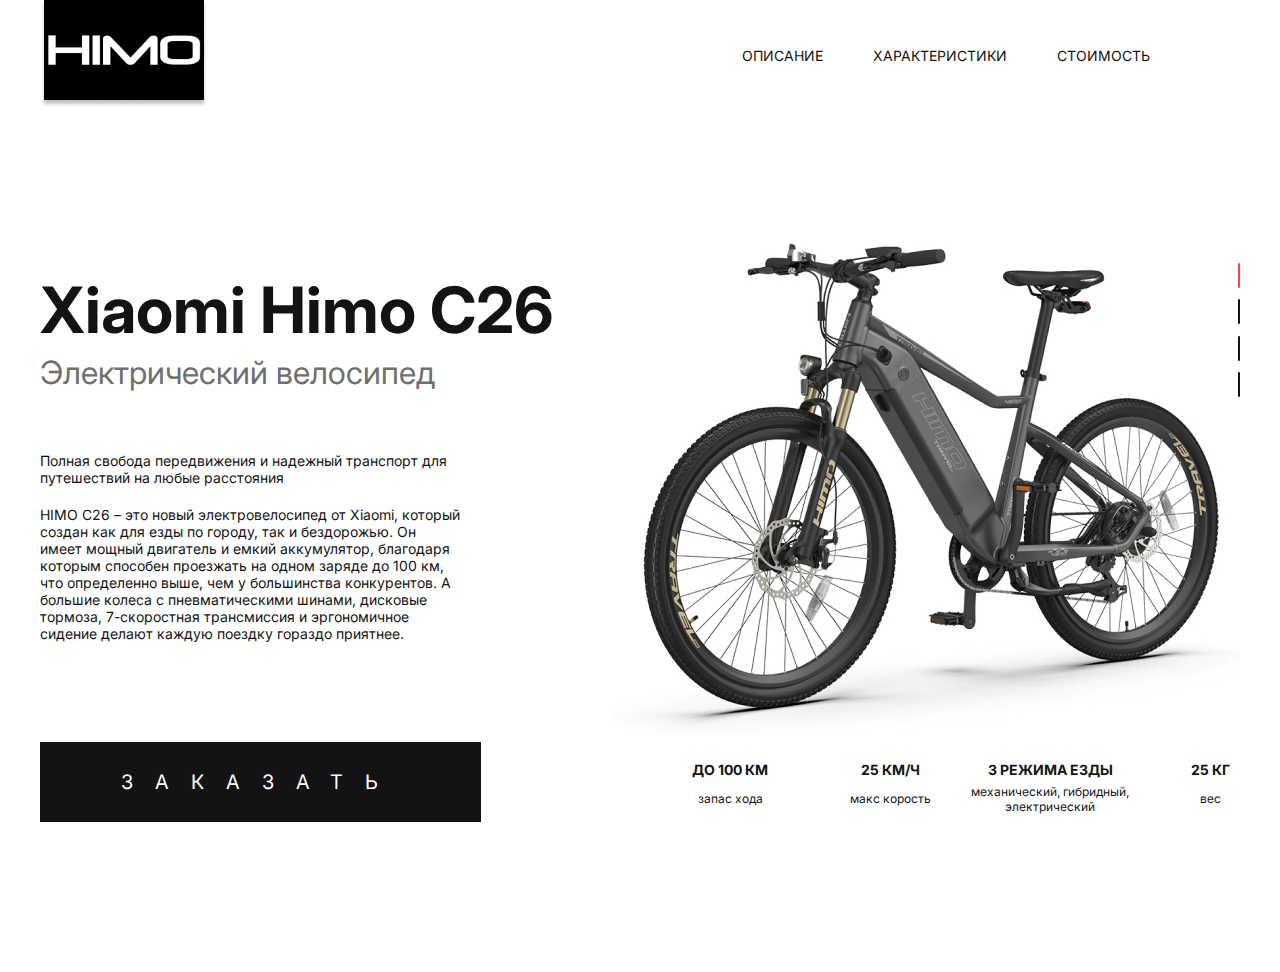
==== index.html @ 8d3aeeff "add bike" ====
<!DOCTYPE html>
<html lang="ru">
<head>
    <meta charset="UTF-8">
    <meta http-equiv="X-UA-Compatible" content="IE=edge">
    <meta name="viewport" content="width=device-width, initial-scale=1.0">
    <link rel="stylesheet" href="css/normalize.css"/>
    <link rel="preconnect" href="https://fonts.googleapis.com"/>
    <link rel="preconnect" href="https://fonts.gstatic.com" crossorigin/>
    <link href="https://fonts.googleapis.com/css2?family=Inter:wght@400;700&family=PT+Serif:wght@400;700&display=swap" rel="stylesheet"/>
    <link rel="stylesheet" type="text/css" href="css/slick.css"/>
    <link rel="stylesheet" type="text/css" href="css/jquery.formstyler.css"/>
    <link rel="stylesheet" type="text/css" href="css/style.css"/>
    
    <title>Xiaomi Himo C26</title>
</head>
<body>
    <header class="header">
        <div class="container">
            <div class="header__inner">
                <a class="logo" href="#">
                    <img src="images/logo.jpg" alt="logo" class="logo__img">
                </a>
                <nav class="menu">
                    <ul class="menu__list">
                        <li class="menu__item">
                            <a class="menu__link" href="">Описание</a>
                        </li>
                        <li class="menu__item">
                            <a class="menu__link" href="">Характеристики</a>
                        </li>
                        <li class="menu__item">
                            <a class="menu__link" href="">стоимость</a>
                        </li>
                    </ul>
                </nav>
        </div>
    </header>

    <section class="bike">
        <div class="container">
            <div class="bike__inner">
                <div class="bike__column">
                    <h1 class="bike__title">Xiaomi Himo C26</h1>
                    <h3 class="bike__subtitle">Электрический велосипед</h3>
                    <p class="bike__text">Полная свобода передвижения и надежный транспорт для путешествий на любые расстояния</p>
                    <p class="bike__text">HIMO C26 – это новый электровелосипед от Xiaomi, который создан как для езды по городу, 
                        так и бездорожью. Он имеет мощный двигатель и емкий аккумулятор, благодаря которым способен проезжать на 
                        одном заряде до 100 км, что определенно выше, чем у большинства конкурентов. А большие колеса с пневматическими 
                        шинами, дисковые тормоза, 7-скоростная трансмиссия и эргономичное сидение делают каждую поездку гораздо приятнее. </p>
                
                <a href="#" class="bike__link">ЗАКАЗАТЬ</a>
            </div>
                <div class="bike__column bike__column-slider">
                    <div class="bike__slider">
                        <img src="images/bike-1.jpg" alt="" class="bike__slider-item">
                        <img src="images/bike-2.jpg" alt="" class="bike__slider-item">
                        <img src="images/bike-3.jpg" alt="" class="bike__slider-item">
                        <img src="images/bike-4.jpg" alt="" class="bike__slider-item">
                    </div>
                <ul class="bike__list">
                    <li class="bike__list-item">
                        <span class="bike__list-num">до 100 км</span> 
                        <span class="bike__list-text">Запас хода</span>
                    </li>
                    <li class="bike__list-item">
                        <span class="bike__list-num">25 км/ч</span>
                        <span class="bike__list-text">Макс корость</span>
                    </li>
                    <li class="bike__list-item">
                        <span class="bike__list-num">3 режима езды</span>
                        <span class="bike__list-text">механический, гибридный, электрический</span>
                    </li>
                    <li class="bike__list-item">
                        <span class="bike__list-num">25 кг</span>
                        <span class="bike__list-text">вес</span>
                    </li>
                </ul>
            </div></div>
        </div>

   <script src="https://ajax.googleapis.com/ajax/libs/jquery/3.6.0/jquery.min.js"></script>
   <script src="js/slick.min.js"></script>
   <script src="js/main.js"></script>
</body>
</html>
---- css/style.css ----
*,
*::after,
*::before{
    box-sizing: border-box;
}
ul{
    margin: 0;
    list-style: none;
}
li{
    padding-left: 0;
}
a{
    text-decoration: none;
    color: inherit;
}
body{
    font-size: 14px;
    line-height: 17px;
    font-weight: 400;
    font-family: 'Inter', sans-serif;
    color: #131313;
}
.container{
    max-width: 1220px;
    margin: 0 auto;
    padding: 0 10px;
}
.header__inner{
    display: flex;
    justify-content: space-between;
    align-items: center;
}
.menu{
    margin-right: 70px;
}
.menu__list{
    display: flex;
}
.menu__item + .menu__item{
    padding-left: 10px;
}
.menu__link{
    text-transform: uppercase;
    padding: 43px 20px;
    transition: all .3s;
}
.menu__link:hover{
    background-color: #131313;
    color: #fff;
}
.bike{
    padding: 100px 0px 150px;
}
.bike__inner{
    display: flex;
    justify-content: space-between;
}
.bike__column{
    flex-basis: 570px;
}
.bike__column-slider{
    flex-basis: 630px;
    margin-left: 30px;
    max-width: 630px;
}
.bike__title{
    font-size: 64px;
    line-height: 77px;
    font-weight: 700;
    margin: 60px 0 5px;
}
.bike__subtitle{
    font-size: 32px;
    font-weight: 400;
    line-height: 39px;
    margin: 0 0 60px;
    color: #6f6f6f;
}
.bike__text{
    margin-bottom: 20px;
    max-width: 420px;
}
.bike__link{
    margin-top: 80px;
    display: inline-block;
    background-color: #131313;
    color: #fff;
    padding: 28px 81px;
    font-size: 20px;
    line-height: 24px;
    font-weight: 400;
    text-transform: uppercase;
    letter-spacing: 1.1em;
}
.bike__link:hover{
    background-color: #ff4040;;
}
.bike__list{
    display: flex;
    justify-content: space-between;
    margin-top: 25px;
}
.bike__list-item{
    display: flex;
    flex-direction: column;
    text-align: center;
    min-width: 160px;
    min-height: 58px;
}
.bike__list-num{
    font-weight: 700;
    text-transform: uppercase; 
}
.bike__list-text{
    font-weight: 400;
    font-size: 12px;
    line-height: 15px;
    text-transform: lowercase;
    margin: auto 0;
}
.bike__slider .slick-dots{
    
}
.slick-dots{
    position: absolute;
    right: 0;
    top: 50px;
}
.slick-dots li + li{
    padding-top: 10px;
}
.slick-dots button{
    font-size: 0;
    padding: 0;
    border: 0;
    background: #131313;
    width: 2px;
    height: 25px;
    border-radius: 7px;
    cursor: pointer;
}
.slick-active button,
.slick-dots button:hover{
    background-color: #ff4040;
    transition: 0.3s;
}
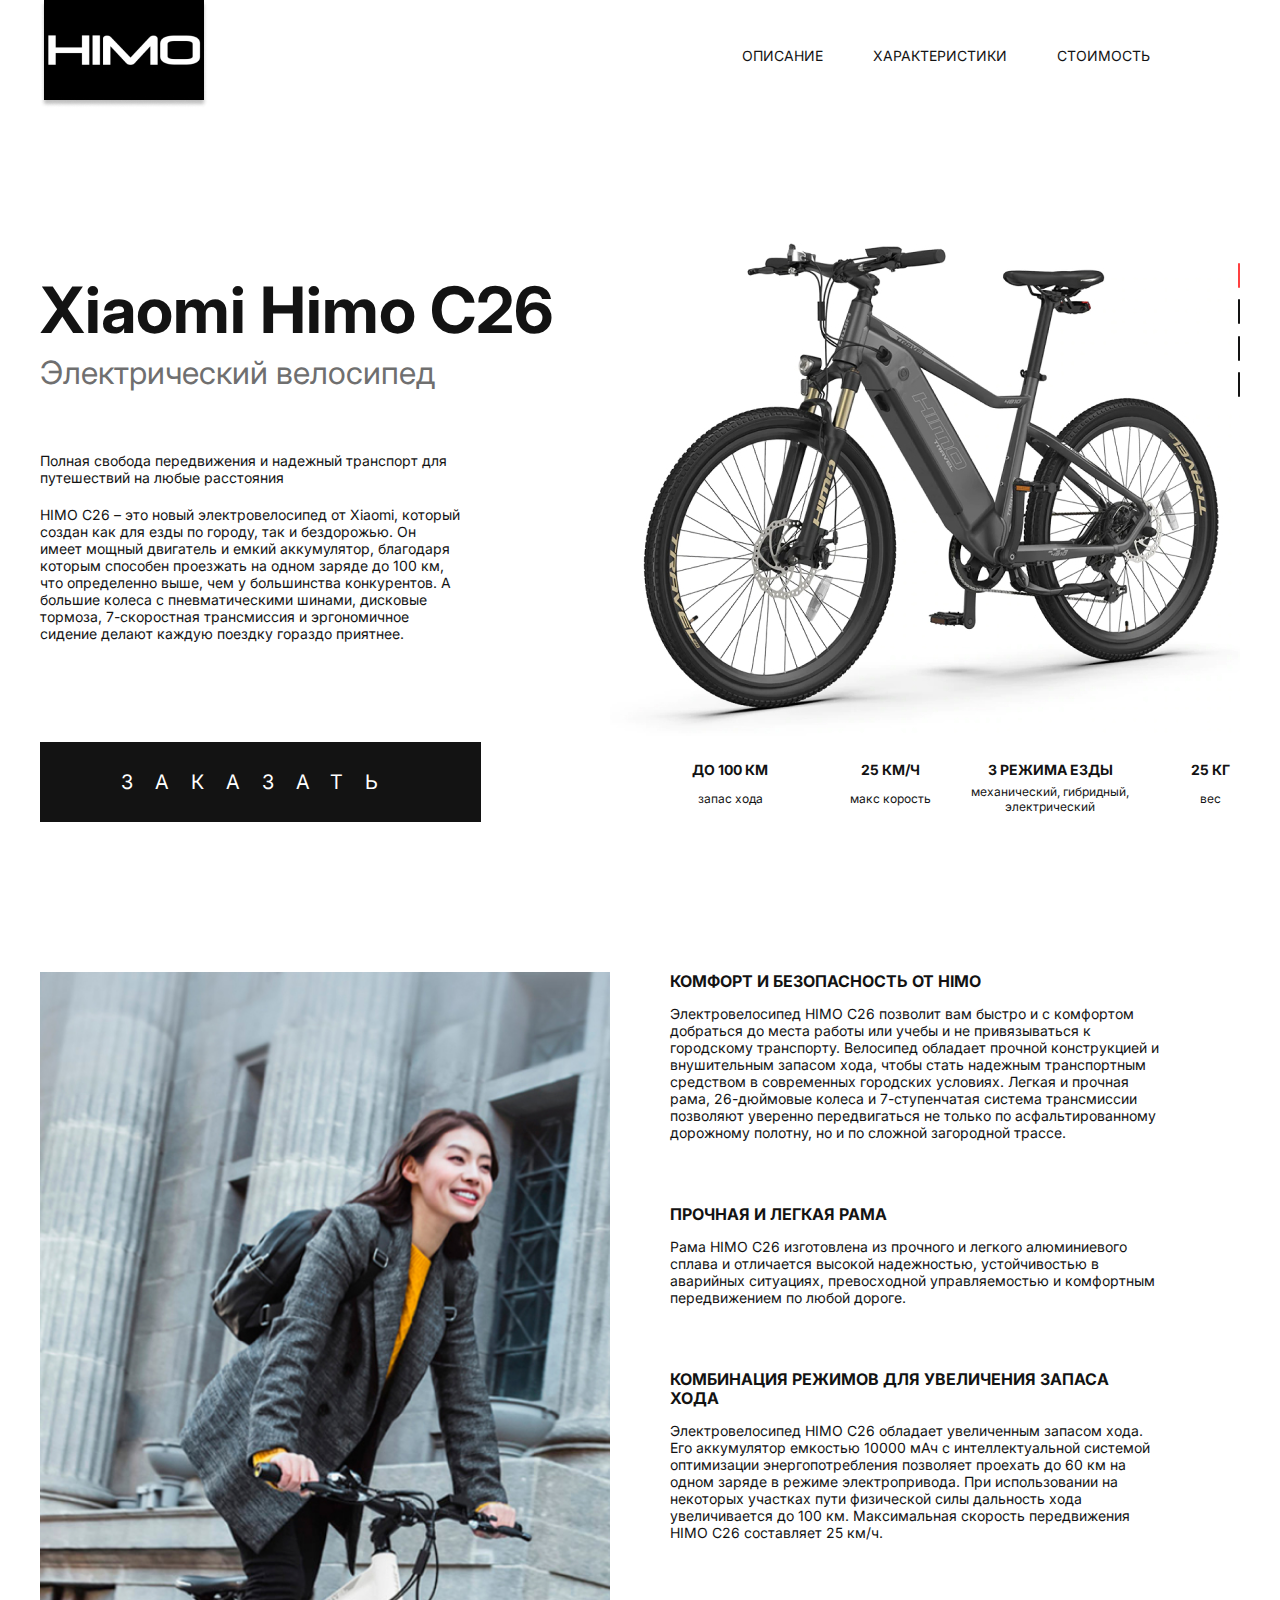
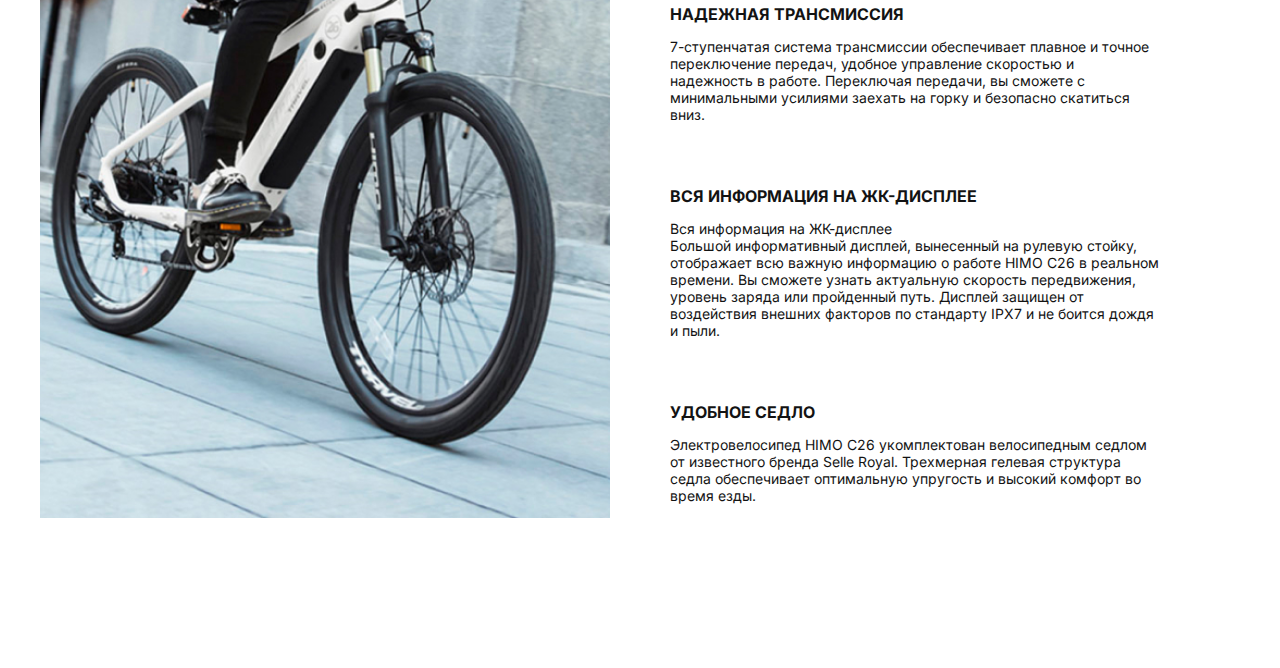
==== commit 9d8052a5: "add block info" ====
--- a/index.html
+++ b/index.html
@@ -38,7 +38,7 @@
     </header>
 
     <section class="bike">
-        <div class="container">
+        <section div class="container">
             <div class="bike__inner">
                 <div class="bike__column">
                     <h1 class="bike__title">Xiaomi Himo C26</h1>
@@ -76,8 +76,85 @@
                         <span class="bike__list-text">вес</span>
                     </li>
                 </ul>
-            </div></div>
+            </div>
         </div>
+    </section>
+
+    <section class="info">
+        <div class="container">
+            <div class="info__inner">
+                <img class="info__img" src="images/girl-info.jpg" alt="">
+                <div class="info__list">
+                    <div class="info__item">
+                        <h4 class="info__item-title">
+                            Комфорт и безопасность от HIMO
+                        </h4>
+                        <p class="info__item-text">
+                            Электровелосипед HIMO C26 позволит вам быстро и с комфортом добраться до места
+                             работы или учебы и не привязываться к городскому транспорту. Велосипед обладает 
+                             прочной конструкцией и внушительным запасом хода, чтобы стать надежным транспортным 
+                             средством в современных городских условиях. Легкая и прочная рама, 26-дюймовые колеса 
+                             и 7-ступенчатая система трансмиссии позволяют уверенно передвигаться не только по асфальтированному 
+                             дорожному полотну, но и по сложной загородной трассе.
+                        </p>
+                    </div>
+                    <div class="info__item">
+                        <h4 class="info__item-title">
+                            Прочная и легкая рама
+                        </h4>
+                        <p class="info__item-text">
+                            Рама HIMO C26 изготовлена из прочного и легкого алюминиевого сплава и отличается высокой 
+                            надежностью, устойчивостью в аварийных ситуациях, превосходной управляемостью и комфортным 
+                            передвижением по любой дороге.
+                        </p>
+                    </div>
+                    <div class="info__item">
+                        <h4 class="info__item-title">
+                            Комбинация режимов для увеличения запаса хода
+                        </h4>
+                        <p class="info__item-text">
+                            Электровелосипед HIMO C26 обладает увеличенным запасом хода. 
+                            Его аккумулятор емкостью 10000 мАч с интеллектуальной системой оптимизации энергопотребления 
+                            позволяет проехать до 60 км на одном заряде в режиме электропривода. При использовании на некоторых 
+                            участках пути физической силы дальность хода увеличивается до 100 км. Максимальная скорость передвижения 
+                            HIMO C26 составляет 25 км/ч.
+                        </p>
+                    </div>
+                    <div class="info__item">
+                        <h4 class="info__item-title">
+                            Надежная трансмиссия
+                        </h4>
+                        <p class="info__item-text">
+                            7-ступенчатая система трансмиссии обеспечивает плавное и точное переключение передач, 
+                            удобное управление скоростью и надежность в работе. Переключая передачи, вы сможете с минимальными 
+                            усилиями заехать на горку и безопасно скатиться вниз.
+                        </p>
+                    </div>
+                    <div class="info__item">
+                        <h4 class="info__item-title">
+                            Вся информация на ЖК-дисплее
+                        </h4>
+                        <p class="info__item-text">
+                            Вся информация на ЖК-дисплее<br>
+                            Большой информативный дисплей, вынесенный на рулевую стойку, отображает всю важную информацию 
+                            о работе HIMO C26 в реальном времени. Вы сможете узнать актуальную скорость передвижения, уровень 
+                            заряда или пройденный путь. Дисплей защищен от воздействия внешних факторов по стандарту IPX7 и не 
+                            боится дождя и пыли.
+                        </p>
+                    </div>
+                    <div class="info__item">
+                        <h4 class="info__item-title">
+                            Удобное седло
+                        </h4>
+                        <p class="info__item-text">
+                            Электровелосипед HIMO C26 укомплектован велосипедным седлом от известного бренда Selle Royal. 
+                            Трехмерная гелевая структура седла обеспечивает оптимальную упругость и высокий комфорт во время езды.
+                        </p>
+                    </div>
+                </div>
+            </div>
+        </div>
+    </section>
 
    <script src="https://ajax.googleapis.com/ajax/libs/jquery/3.6.0/jquery.min.js"></script>
    <script src="js/slick.min.js"></script>
--- a/css/style.css
+++ b/css/style.css
@@ -145,4 +145,31 @@
     background-color: #ff4040;
     transition: 0.3s;
 }
-
+.info{
+    margin-top: 150px;
+}
+.info__inner{
+    display: flex;
+}
+.info__img{
+    margin-right: 60px;
+    flex-basis: 570px;
+    object-fit: cover;
+}
+.info__list{
+    max-width: 490px;
+}
+.info__item + .info__item{
+    padding-top: 50px;
+}
+.info__item-title{
+    margin: 0 0 10px;
+    font-size: 16px;
+    line-height: 19px;
+    text-transform: uppercase;
+    font-weight: 700;
+    
+}
+.info__item-text{
+    min-width: 450px;
+}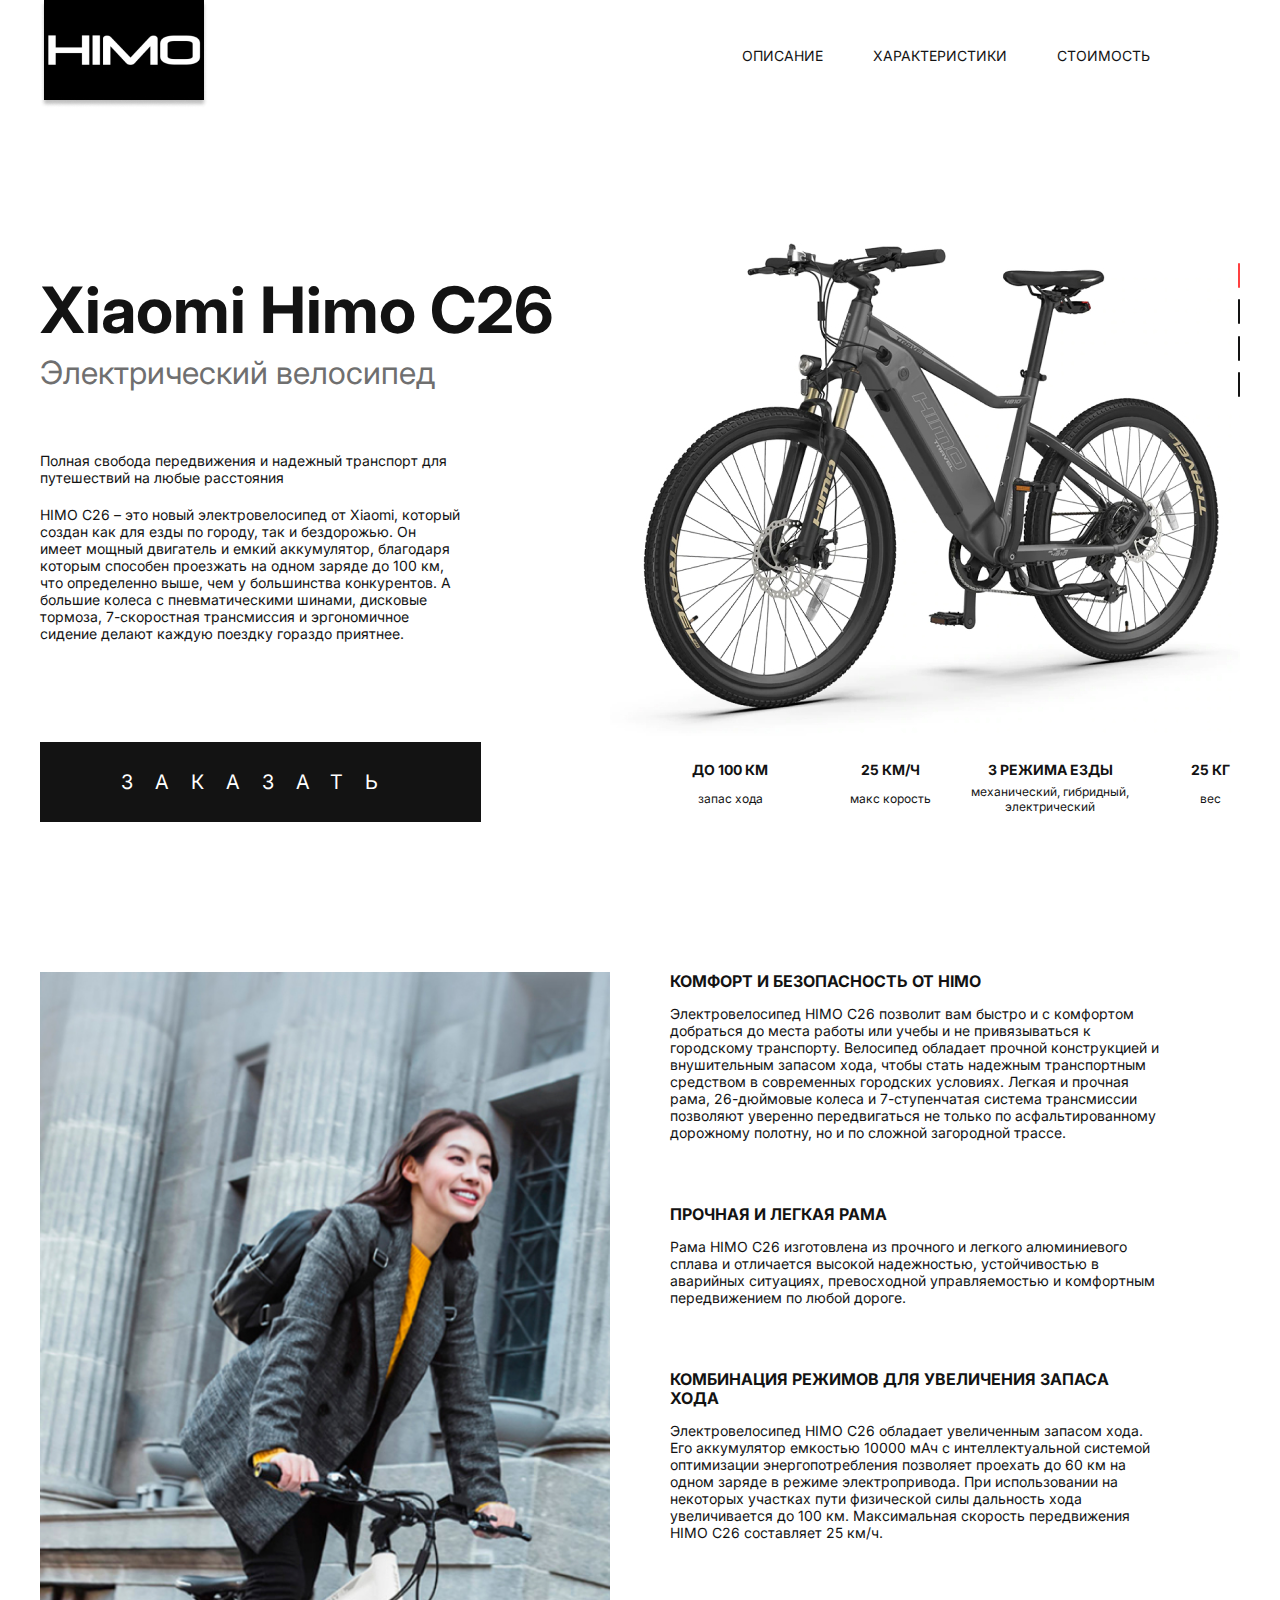
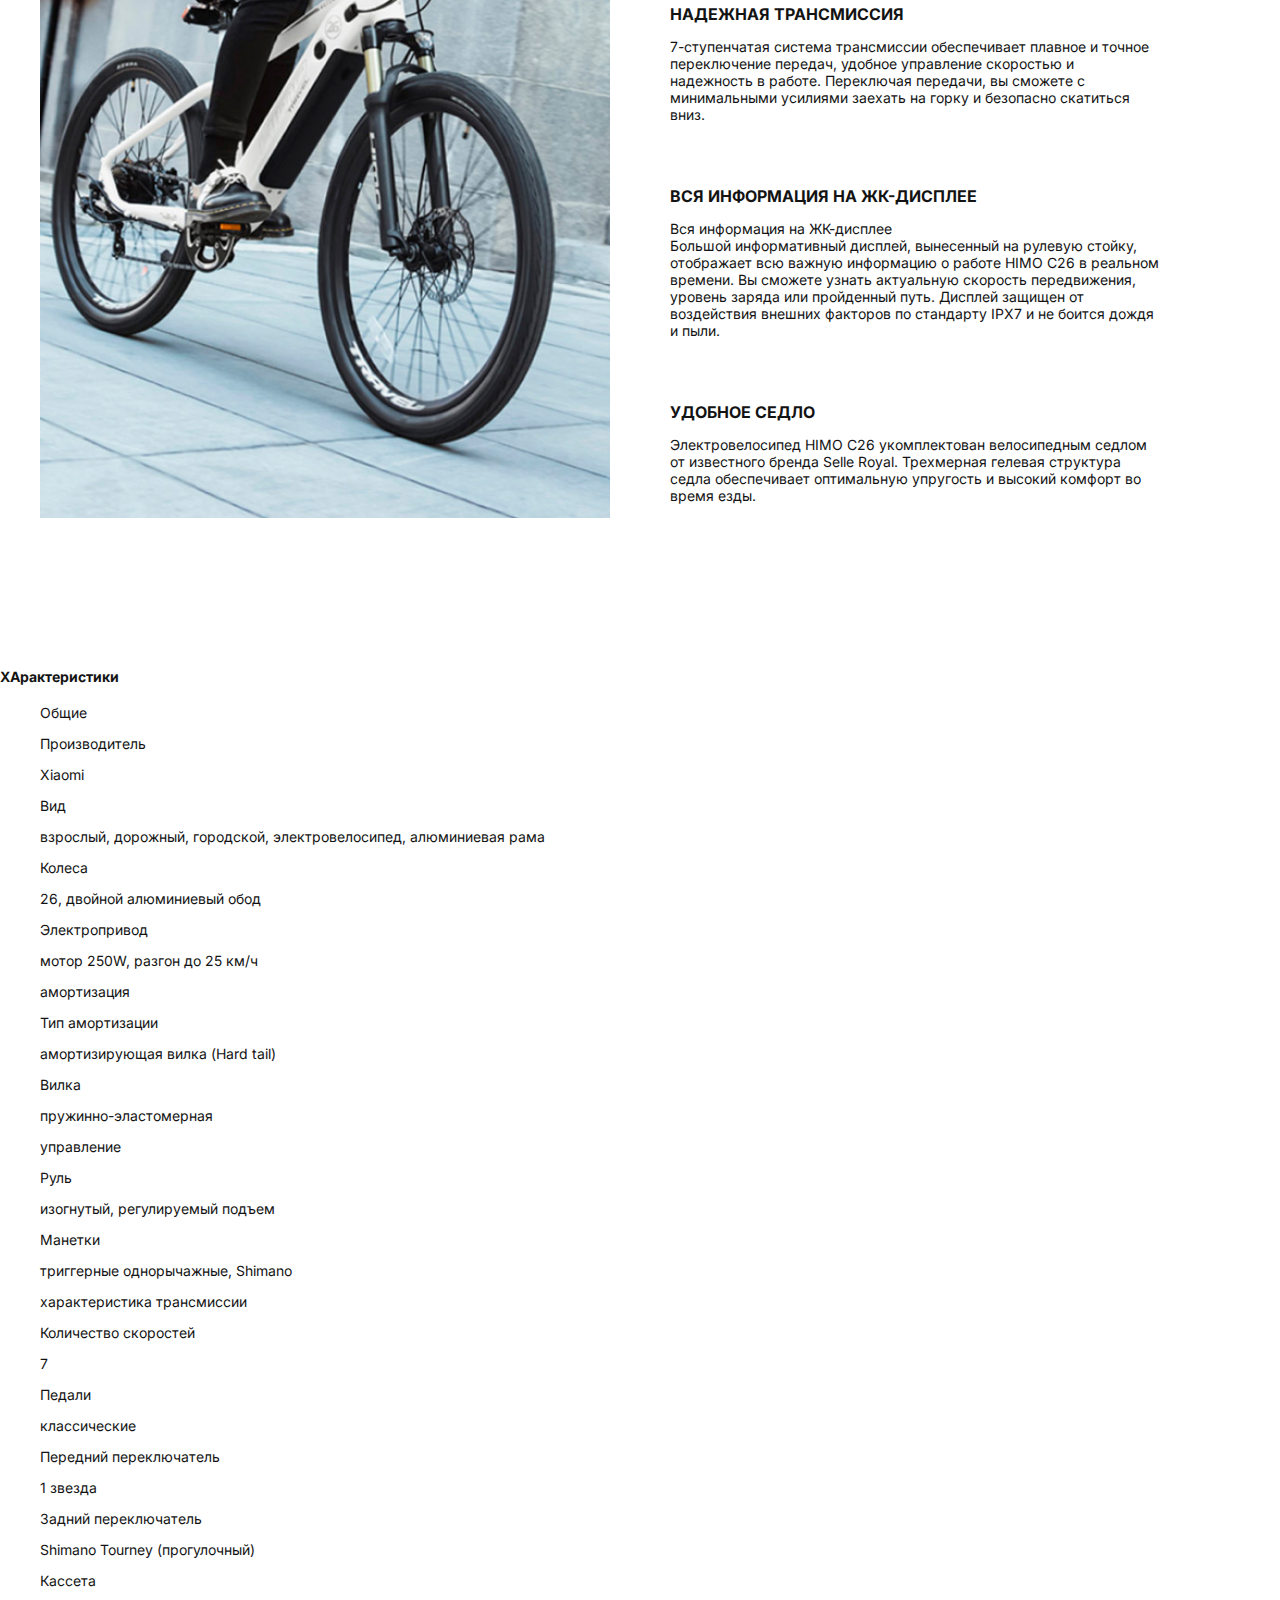
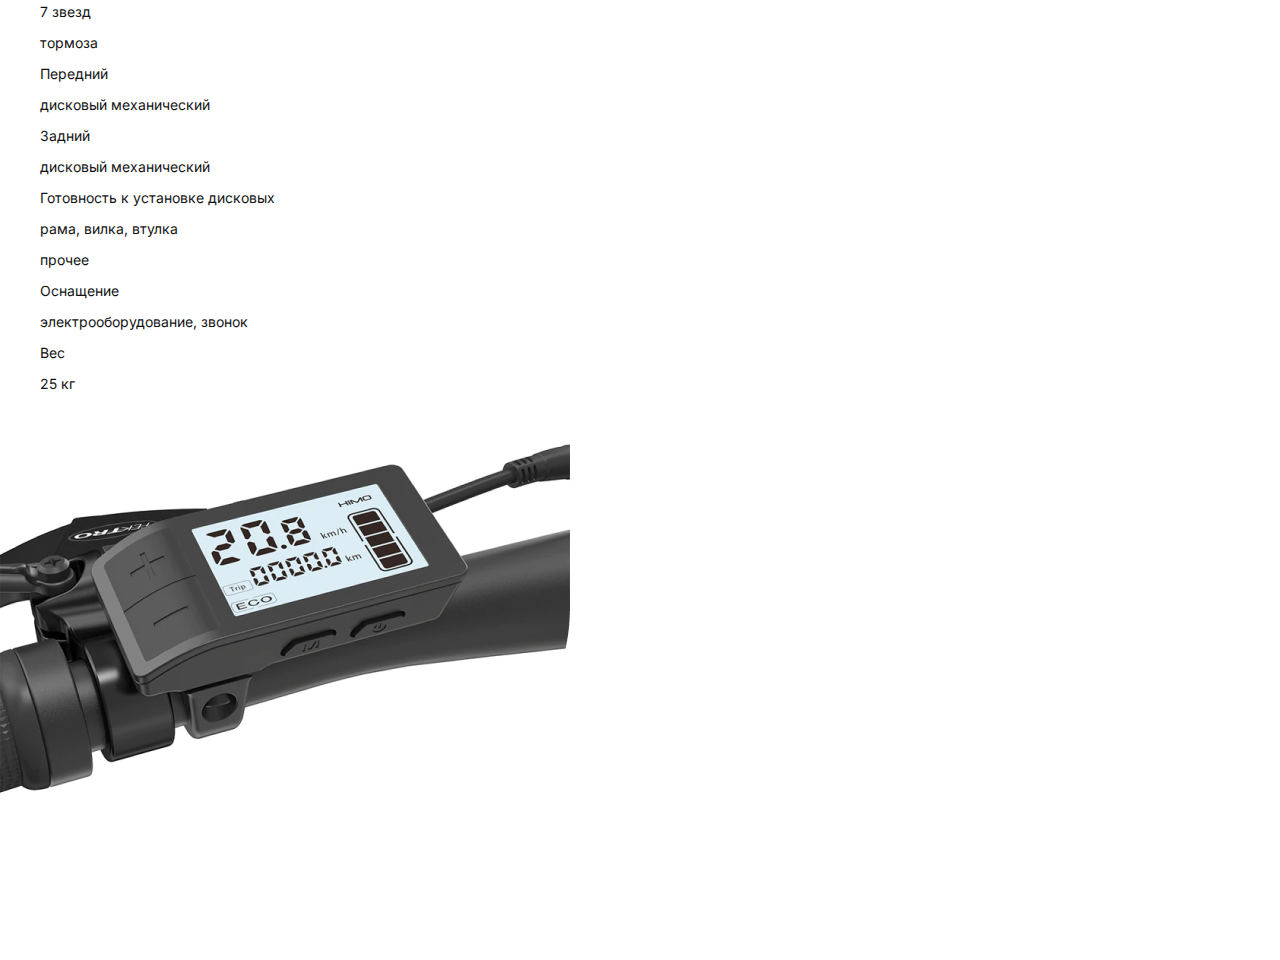
==== commit c68d6665: "add block characteristics" ====
--- a/index.html
+++ b/index.html
@@ -156,6 +156,186 @@
         </div>
     </section>
 
+    <section class="characteristics">
+        <div class="conteiner">
+            <h4 class="characteristics__title">
+                ХАрактеристики
+            </h4>
+            <div class="characteristics__inner">
+                <div class="characteristics__items">
+                    <ul class="characteristics__list">
+                        <li class="characteristics__title">
+                            Общие
+                        </li>
+                        <li class="characteristics__line">
+                            <p class="characteristics__name">
+                                Производитель
+                            </p>
+                            <p class="characteristics__descr">
+                                Xiaomi
+                            </p>
+                        </li>
+                        <li class="characteristics__line">
+                            <p class="characteristics__name">
+                                Вид
+                            </p>
+                            <p class="characteristics__descr">
+                                взрослый, дорожный, городской, электровелосипед, 
+                                алюминиевая рама
+                            </p>
+                        </li>
+                        <li class="characteristics__line">
+                            <p class="characteristics__name">
+                                Колеса
+                            </p>
+                            <p class="characteristics__descr">
+                                26, двойной алюминиевый обод
+                            </p>
+                        </li>
+                        <li class="characteristics__line">
+                            <p class="characteristics__name">
+                                Электропривод
+                            </p>
+                            <p class="characteristics__descr">
+                                мотор 250W, разгон до 25 км/ч
+                            </p>
+                        </li>
+                        <li class="characteristics__title">
+                            амортизация
+                        </li>
+                        <li class="characteristics__line">
+                            <p class="characteristics__name">
+                                Тип амортизации
+                            </p>
+                            <p class="characteristics__descr">
+                                амортизирующая вилка (Hard tail)
+                            </p>
+                        </li>
+                        <li class="characteristics__line">
+                                <p class="characteristics__name">
+                                    Вилка
+                                </p>
+                                <p class="characteristics__descr">
+                                    пружинно-эластомерная
+                                </p>
+                        </li>
+                        <li class="characteristics__title">
+                            управление
+                        </li>
+                        <li class="characteristics__line">
+                            <p class="characteristics__name">
+                                Руль
+                            </p>
+                            <p class="characteristics__descr">
+                                изогнутый, регулируемый подъем
+                            </p>
+                        </li>
+                        <li class="characteristics__line">
+                                <p class="characteristics__name">
+                                    Манетки
+                                </p>
+                                <p class="characteristics__descr">
+                                    триггерные однорычажные, Shimano
+                                </p>
+                        </li>
+                        <li class="characteristics__title">
+                            характеристика трансмиссии
+                        </li>
+                        <li class="characteristics__line">
+                            <p class="characteristics__name">
+                                Количество скоростей
+                            </p>
+                            <p class="characteristics__descr">
+                                7
+                            </p>
+                        </li>
+                        <li class="characteristics__line">
+                                <p class="characteristics__name">
+                                    Педали
+                                </p>
+                                <p class="characteristics__descr">
+                                    классические
+                                </p>
+                        </li>
+                        <li class="characteristics__line">
+                            <p class="characteristics__name">
+                                Передний переключатель
+                            </p>
+                            <p class="characteristics__descr">
+                                1 звезда
+                            </p>
+                        </li>
+                        <li class="characteristics__line">
+                                <p class="characteristics__name">
+                                    Задний переключатель
+                                </p>
+                                <p class="characteristics__descr">
+                                    Shimano Tourney (прогулочный)
+                                </p>
+                        </li>
+                        <li class="characteristics__line">
+                            <p class="characteristics__name">
+                                Кассета
+                            </p>
+                            <p class="characteristics__descr">
+                                7 звезд
+                            </p>
+                         </li>
+                        <li class="characteristics__title">
+                            тормоза
+                        </li>
+                        <li class="characteristics__line">
+                            <p class="characteristics__name">
+                                Передний
+                            </p>
+                            <p class="characteristics__descr">
+                                дисковый механический
+                            </p>
+                        </li>
+                        <li class="characteristics__line">
+                                <p class="characteristics__name">
+                                    Задний
+                                </p>
+                                <p class="characteristics__descr">
+                                    дисковый механический
+                                </p>
+                        </li>
+                        <li class="characteristics__line">
+                            <p class="characteristics__name">
+                                Готовность к установке дисковых
+                            </p>
+                            <p class="characteristics__descr">
+                                рама, вилка, втулка 
+                            </p>
+                         </li>
+                        <li class="characteristics__title">
+                            прочее
+                        </li>
+                        <li class="characteristics__line">
+                            <p class="characteristics__name">
+                                Оснащение
+                            </p>
+                            <p class="characteristics__descr">
+                                электрооборудование, звонок
+                            </p>
+                        </li>
+                         <li class="characteristics__line">
+                            <p class="characteristics__name">
+                                    Вес
+                            </p>
+                            <p class="characteristics__descr">
+                                    25 кг
+                             </p>
+                        </li>
+                    </ul>
+                </div>
+
+                
+                <img src="images/characteristics.jpg" alt="" class="characteristics__img">
+            </div>
+        </div>
+    </section>
+
    <script src="https://ajax.googleapis.com/ajax/libs/jquery/3.6.0/jquery.min.js"></script>
    <script src="js/slick.min.js"></script>
    <script src="js/main.js"></script>
--- a/css/style.css
+++ b/css/style.css
@@ -119,9 +119,6 @@
     text-transform: lowercase;
     margin: auto 0;
 }
-.bike__slider .slick-dots{
-    
-}
 .slick-dots{
     position: absolute;
     right: 0;
@@ -146,7 +143,7 @@
     transition: 0.3s;
 }
 .info{
-    margin-top: 150px;
+    margin: 150px 0;
 }
 .info__inner{
     display: flex;
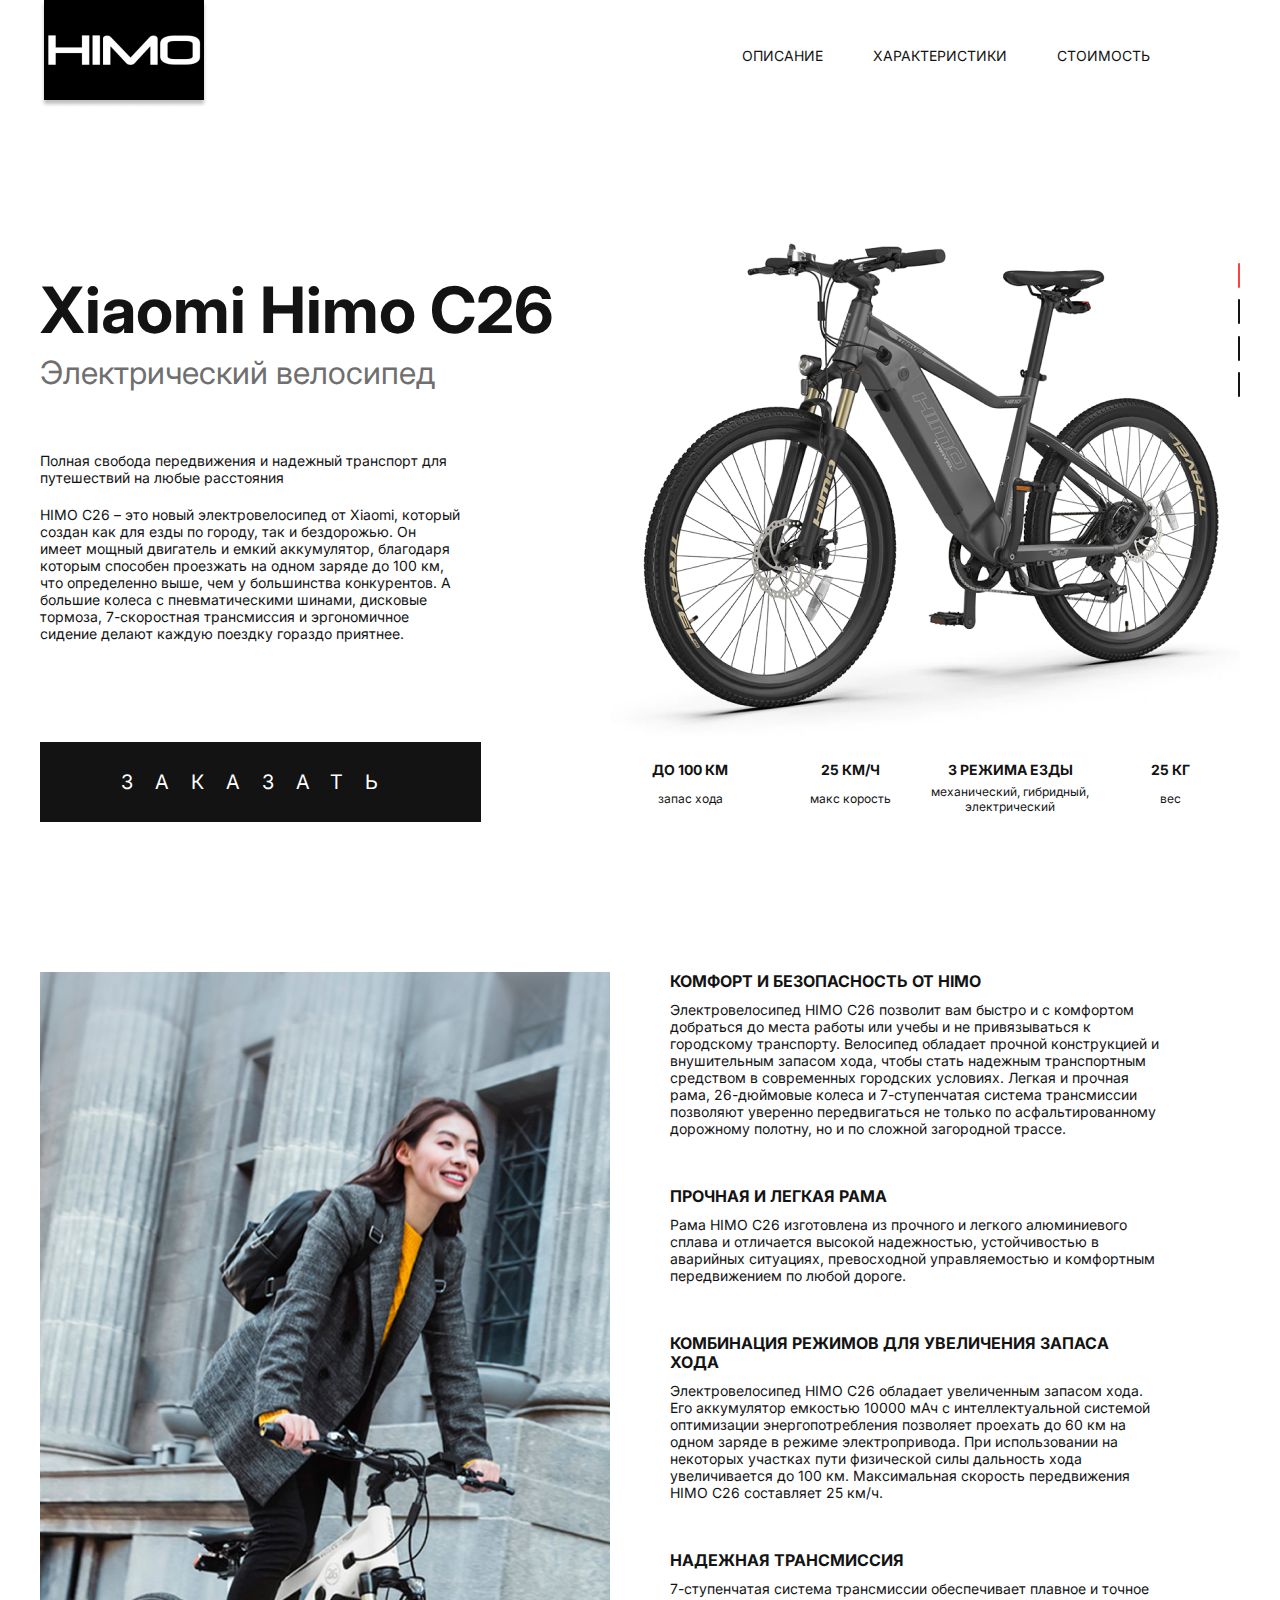
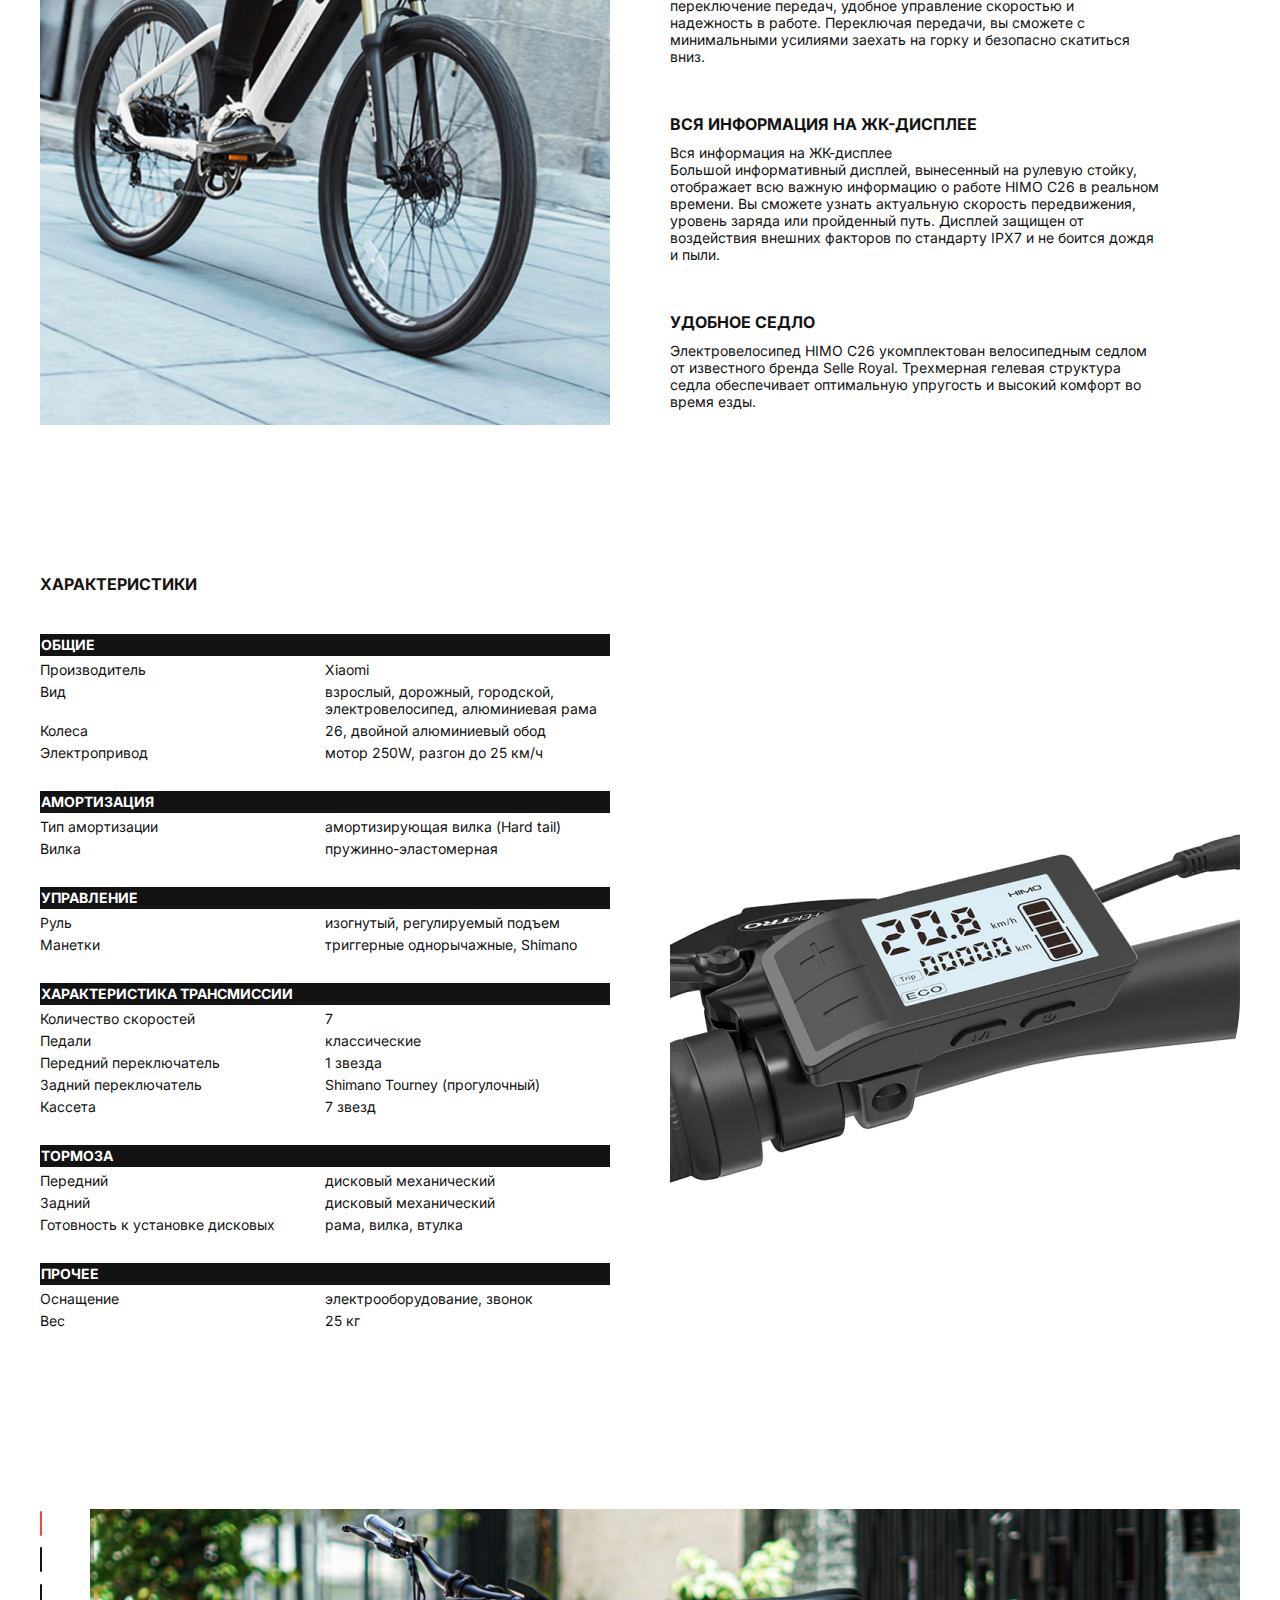
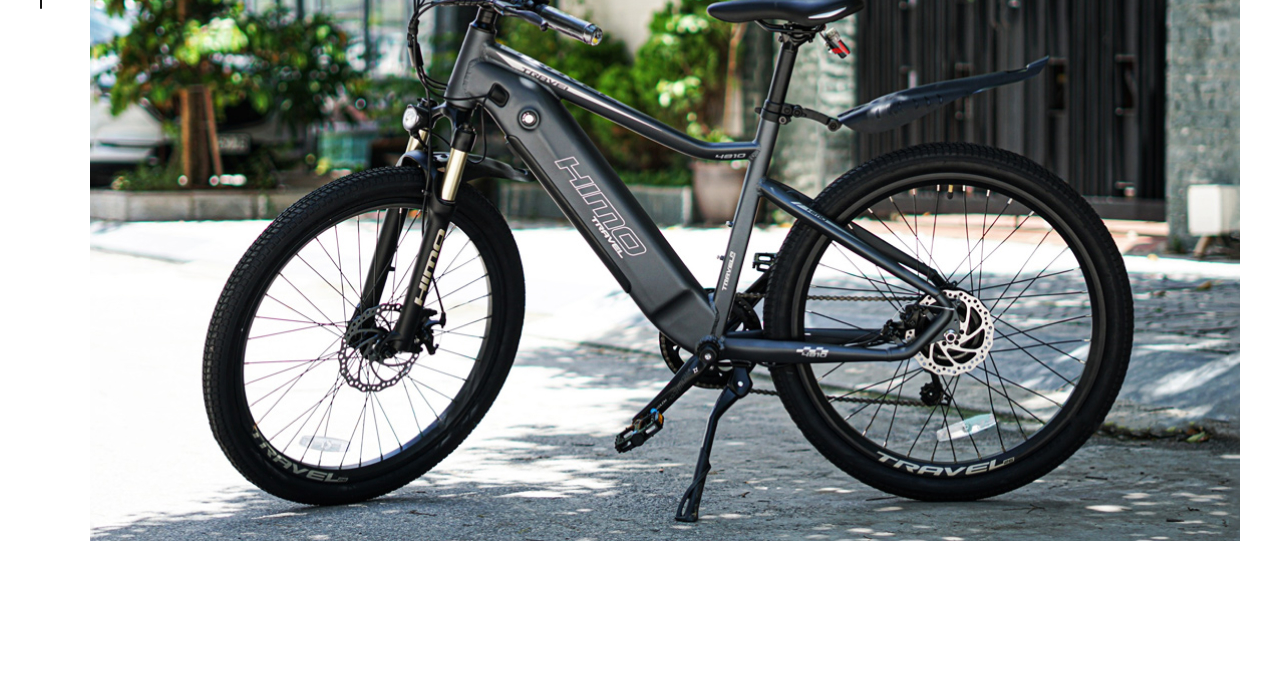
==== commit ff954fb1: "add block characteristics" ====
--- a/index.html
+++ b/index.html
@@ -157,8 +157,8 @@
     </section>
 
     <section class="characteristics">
-        <div class="conteiner">
-            <h4 class="characteristics__title">
+        <div class="container">
+            <h4 class="characteristics__top-title">
                 ХАрактеристики
             </h4>
             <div class="characteristics__inner">
@@ -200,6 +200,8 @@
                                 мотор 250W, разгон до 25 км/ч
                             </p>
                         </li>
+                    </ul>
+                    <ul class="characteristics__list">
                         <li class="characteristics__title">
                             амортизация
                         </li>
@@ -219,6 +221,8 @@
                                     пружинно-эластомерная
                                 </p>
                         </li>
+                    </ul>
+                    <ul class="characteristics__list">
                         <li class="characteristics__title">
                             управление
                         </li>
@@ -238,6 +242,8 @@
                                     триггерные однорычажные, Shimano
                                 </p>
                         </li>
+                    </ul>
+                    <ul class="characteristics__list">
                         <li class="characteristics__title">
                             характеристика трансмиссии
                         </li>
@@ -281,6 +287,8 @@
                                 7 звезд
                             </p>
                          </li>
+                    </ul>
+                    <ul class="characteristics__list">
                         <li class="characteristics__title">
                             тормоза
                         </li>
@@ -308,6 +316,8 @@
                                 рама, вилка, втулка 
                             </p>
                          </li>
+                    </ul>
+                    <ul class="characteristics__list">
                         <li class="characteristics__title">
                             прочее
                         </li>
@@ -335,6 +345,21 @@
             </div>
         </div>
     </section>
+    <div class="slider">
+        <div class="container">
+            <div class="slider__items">
+                <div class="slider__item">
+                    <img src="images/slider-1.jpg" alt="" class="slider__img">
+                </div>
+                <div class="slider__item">
+                    <img src="images/slider-2.jpg" alt="" class="slider__img">
+                </div>
+                <div class="slider__item">
+                    <img src="images/slider-3.jpg" alt="" class="slider__img">
+                </div>
+            </div>
+        </div>
+    </div>
 
    <script src="https://ajax.googleapis.com/ajax/libs/jquery/3.6.0/jquery.min.js"></script>
    <script src="js/slick.min.js"></script>
--- a/css/style.css
+++ b/css/style.css
@@ -6,6 +6,7 @@
 ul{
     margin: 0;
     list-style: none;
+    padding: 0;
 }
 li{
     padding-left: 0;
@@ -13,6 +14,9 @@
 a{
     text-decoration: none;
     color: inherit;
+}
+p{
+    margin: 0;
 }
 body{
     font-size: 14px;
@@ -50,7 +54,7 @@
     color: #fff;
 }
 .bike{
-    padding: 100px 0px 150px;
+    padding: 100px 0px;
 }
 .bike__inner{
     display: flex;
@@ -169,4 +173,55 @@
 }
 .info__item-text{
     min-width: 450px;
+}
+.characteristics{
+    margin-bottom: 150px;
+}
+.characteristics__top-title{
+    margin: 0 0 40px; 
+    font-size: 16px;
+    line-height: 19px;
+    font-weight: 700;
+    text-transform: uppercase;
+}
+.characteristics__inner{
+    display: flex;
+}
+.characteristics__img{
+    align-self: center;
+}
+.characteristics__items{
+    flex-basis: 570px;
+    margin-right: 60px;
+}
+.characteristics__list{
+    margin-bottom: 30px;
+}
+.characteristics__title{
+    padding: 2px 0 3px 1px;
+    text-transform: uppercase;
+    background: #131313;
+    color: #fff;
+    font-weight: 700;
+}
+.characteristics__line{
+    display: flex;
+    padding-top: 5px;
+}
+.characteristics__name{
+    flex-basis: 285px;
+    padding-right: 25px;
+}
+.characteristics__descr{
+    flex-basis: 285px;
+}
+.slider{
+    margin-bottom: 50px;
+}
+.slider__items .slick-dots{
+    top: 0;
+    left: 0;
+}
+.slider__item{
+    padding-left: 50px;
 }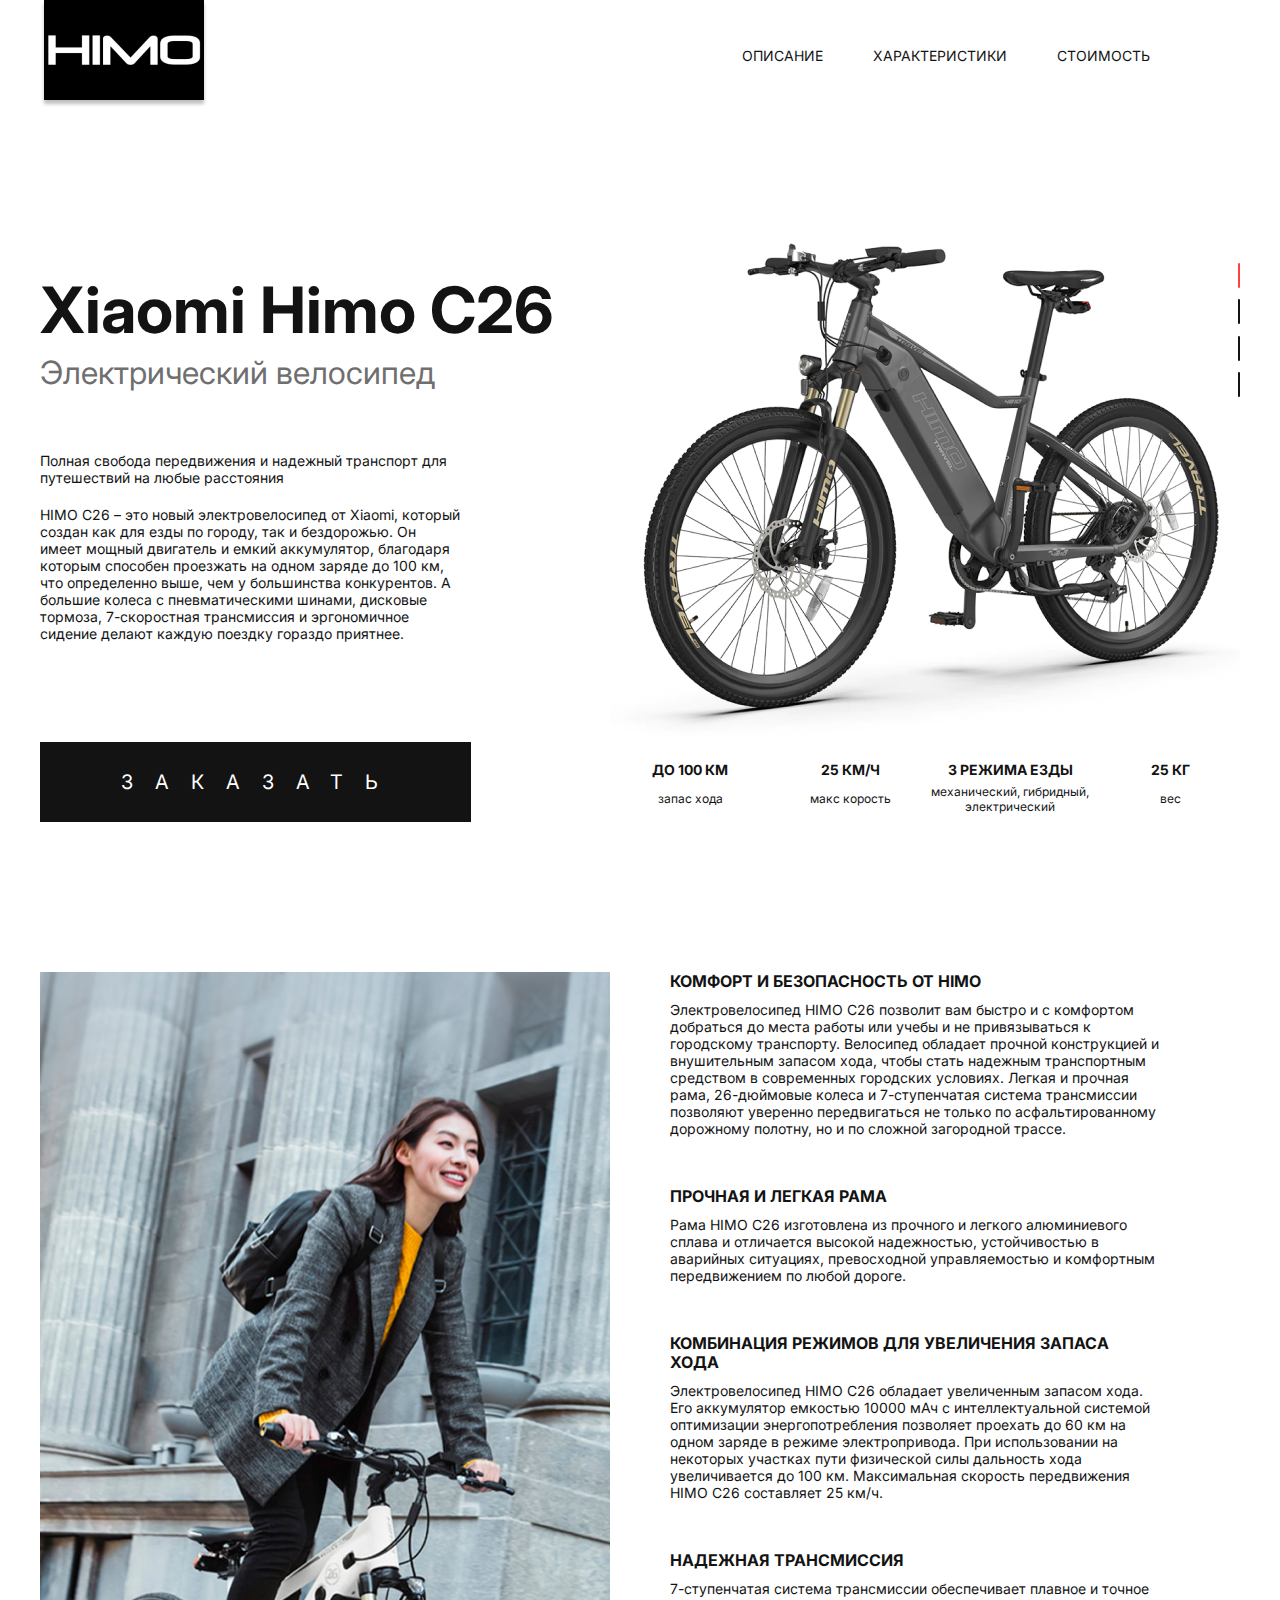
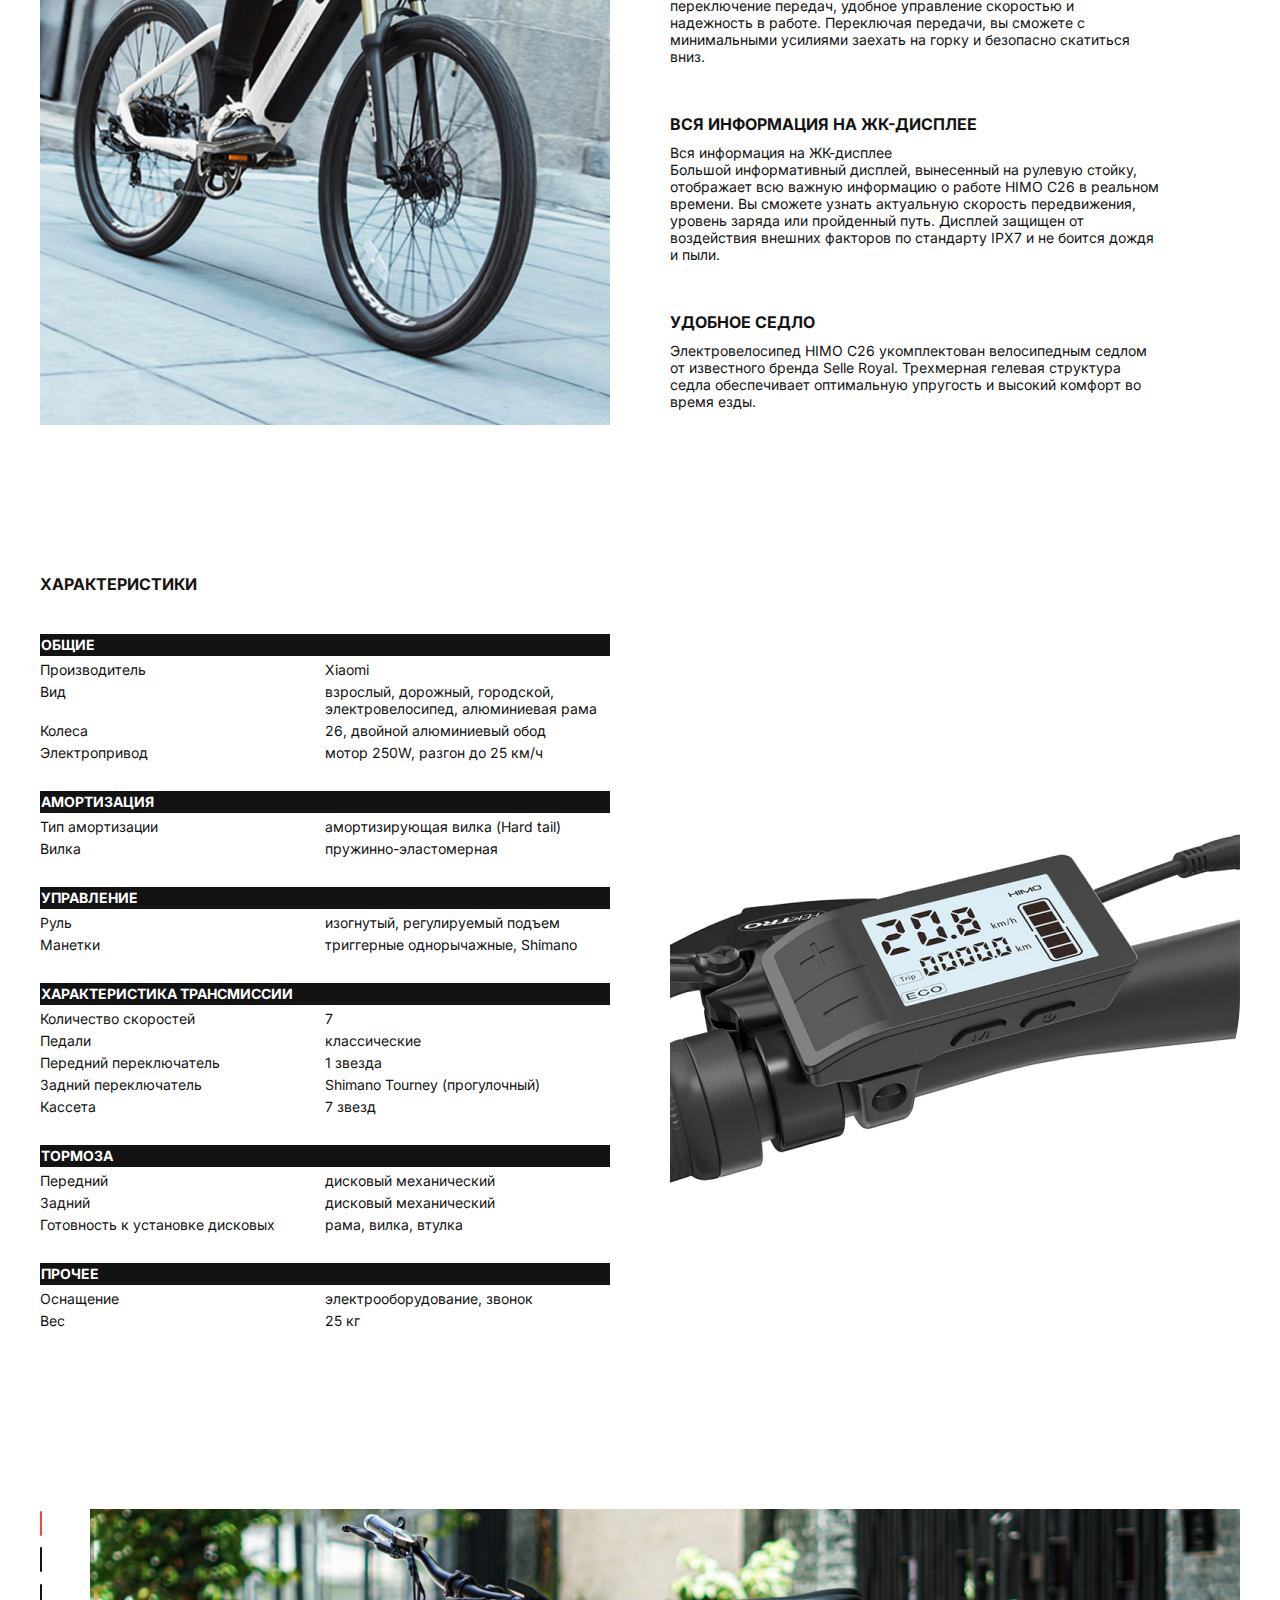
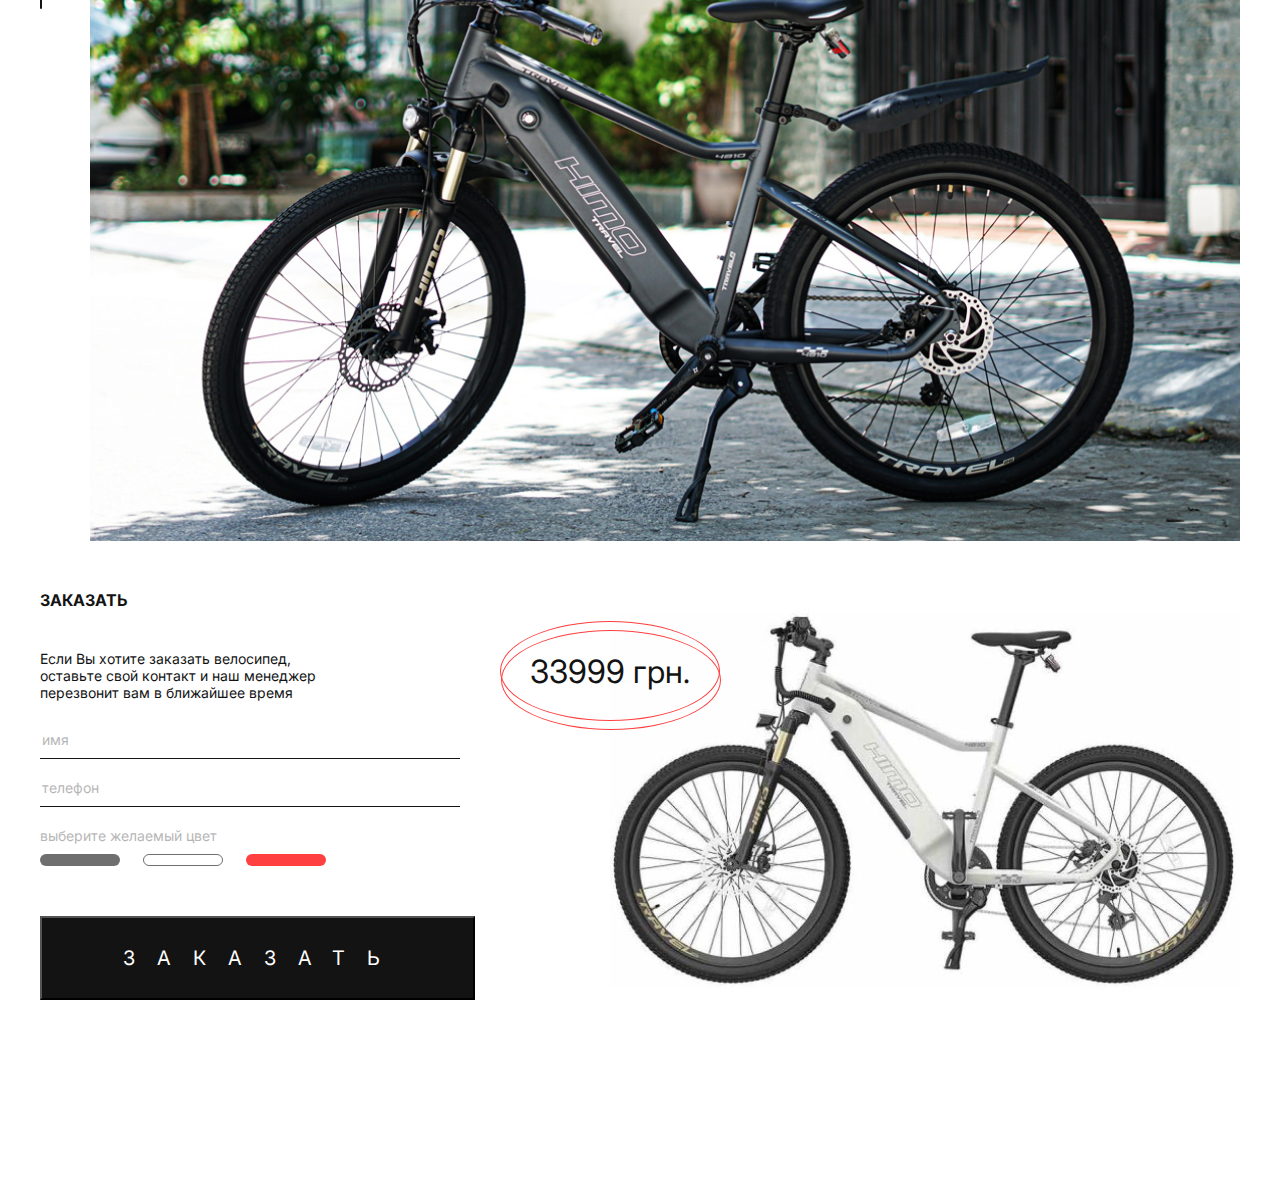
==== commit e48d386d: "add block with form" ====
--- a/index.html
+++ b/index.html
@@ -360,7 +360,53 @@
             </div>
         </div>
     </div>
-
+    <section class="price">
+        <div class="container">
+            <div class="price__inner">
+                <form class="form">
+                    <h4 class="form__title">
+                        Заказать
+                    </h4>
+                    <p class="form__text">
+                        Если Вы хотите заказать велосипед, 
+                        оставьте свой контакт и наш менеджер перезвонит вам в ближайшее время
+                    </p>
+                    <input class="form__input-name" type="text" placeholder="имя">
+                    <input class="form__input-phone" type="tel" placeholder="телефон">
+                    <p class="form__input-text">
+                        выберите желаемый цвет
+                    </p>
+                    <div class="form__label-box">
+                        <label class="form__label">
+                            <input class="form__input-radio" type="radio" name="radio">
+                            <div class="form__bike">
+                                <img class="form__bike-img" src="images/bike-grey.jpg" alt="">
+                                <div class="form__bike-price "><span>33999 грн.</span></div>
+                            </div>
+                            <div class="form__radio-style form__radio-style--grey"></div>
+                        </label>
+                        <label class="form__label">
+                            <input class="form__input-radio" type="radio" name="radio" checked>
+                            <div class="form__bike">
+                                <img class="form__bike-img" src="images/bike-white.jpg" alt="">
+                                <div class="form__bike-price"><span>33999 грн.</span></div>
+                            </div>
+                            <div class="form__radio-style  form__radio-style--white"></div>
+                        </label>
+                        <label class="form__label">
+                            <input class="form__input-radio" type="radio" name="radio">
+                            <div class="form__bike">
+                                <img class="form__bike-img" src="images/bike-red.jpg" alt="">
+                                <div class="form__bike-price"><span>36999 грн.</span></div>
+                            </div>
+                            <div class="form__radio-style form__radio-style--red"></div>
+                        </label>
+                    </div>
+                    <button class="form__btn" type="submit">заказать</button>
+                </form>
+            </div>
+        </div>
+    </section>
    <script src="https://ajax.googleapis.com/ajax/libs/jquery/3.6.0/jquery.min.js"></script>
    <script src="js/slick.min.js"></script>
    <script src="js/main.js"></script>
--- a/css/style.css
+++ b/css/style.css
@@ -90,15 +90,18 @@
     display: inline-block;
     background-color: #131313;
     color: #fff;
-    padding: 28px 81px;
+    padding: 28px 71px 28px 81px;
     font-size: 20px;
     line-height: 24px;
     font-weight: 400;
     text-transform: uppercase;
     letter-spacing: 1.1em;
-}
-.bike__link:hover{
-    background-color: #ff4040;;
+    cursor: pointer;
+}
+.bike__link:hover,
+.form__btn:hover{
+    background-color: #ff4040;
+    border: none;
 }
 .bike__list{
     display: flex;
@@ -224,4 +227,119 @@
 }
 .slider__item{
     padding-left: 50px;
-}+}
+.price{
+    margin-bottom: 100px;
+}
+.form{
+    max-width: 420px;
+}
+.form__title{
+    margin-bottom: 40px;
+    font-size: 16px;
+    line-height: 19px;
+    font-weight: 700;
+    text-transform: uppercase;
+}
+.form__text{
+    max-width: 300px;
+    margin-bottom: 30px;
+}
+.form__input-name,
+.form__input-phone{
+    width: 100%;
+    border: none;
+    border-bottom: 1px solid #131313;
+    padding-bottom: 10px;
+    margin-bottom: 20px;
+    outline: none;
+}
+.form__input-name::placeholder,
+.form__input-phone::placeholder,
+.form__input-text{
+    color: #6f6f6f;
+    opacity: 0.5;
+}
+.form__input-text{
+    margin-bottom: 10px;
+}
+
+.form__label-box{
+    display: flex;
+    margin-bottom: 50px;
+}
+.form__input-radio{
+    position: absolute;
+    width: 1px;
+    height: 1px;
+    overflow: hidden;
+    clip: rect(0 0 0 0);
+}
+.price__inner{
+    position: relative;
+}
+.form__bike{
+    display: none;
+    position: absolute;
+    top: 0;
+    right: 0;
+}
+.form__input-radio:checked + .form__bike{
+    display: block;
+}
+.form__label + .form__label{
+    margin-left: 23px;
+}
+.form__radio-style{
+    border-radius: 30px;
+    width: 80px;
+    height: 12px;
+}
+.form__radio-style--grey{
+    background-color: #6f6f6f;
+}
+.form__radio-style--white{
+    background-color: #fff;
+    border: 1px solid #6f6f6f;
+}
+.form__radio-style--red{
+    background-color: #ff4040;
+}
+.form__bike-price{
+    font-size: 32px;
+    position: absolute;
+    top: 30px;
+    right: 0;
+    left: 0;
+    width: 220px;
+    height: 100px;
+    display: flex;
+    justify-content: center;
+    align-items: center;
+    border: 1px solid #ff4040;
+    border-radius: 60%;
+    transform: translateX(-50%);
+}
+.form__bike-price::after{
+    content: "";
+    position: absolute;
+    width: 220px;
+    height: 100px;
+    border: 1px solid #ff4040;
+    border-radius: 60%;
+    top: 8px;
+    left: 0;
+}
+.form__btn{
+    display: inline-block;
+    background-color: #131313;
+    color: #fff;
+    padding: 28px 71px 28px 81px;
+    font-size: 20px;
+    line-height: 24px;
+    font-weight: 400;
+    text-transform: uppercase;
+    letter-spacing: 1.1em;
+    cursor: pointer;
+}
+
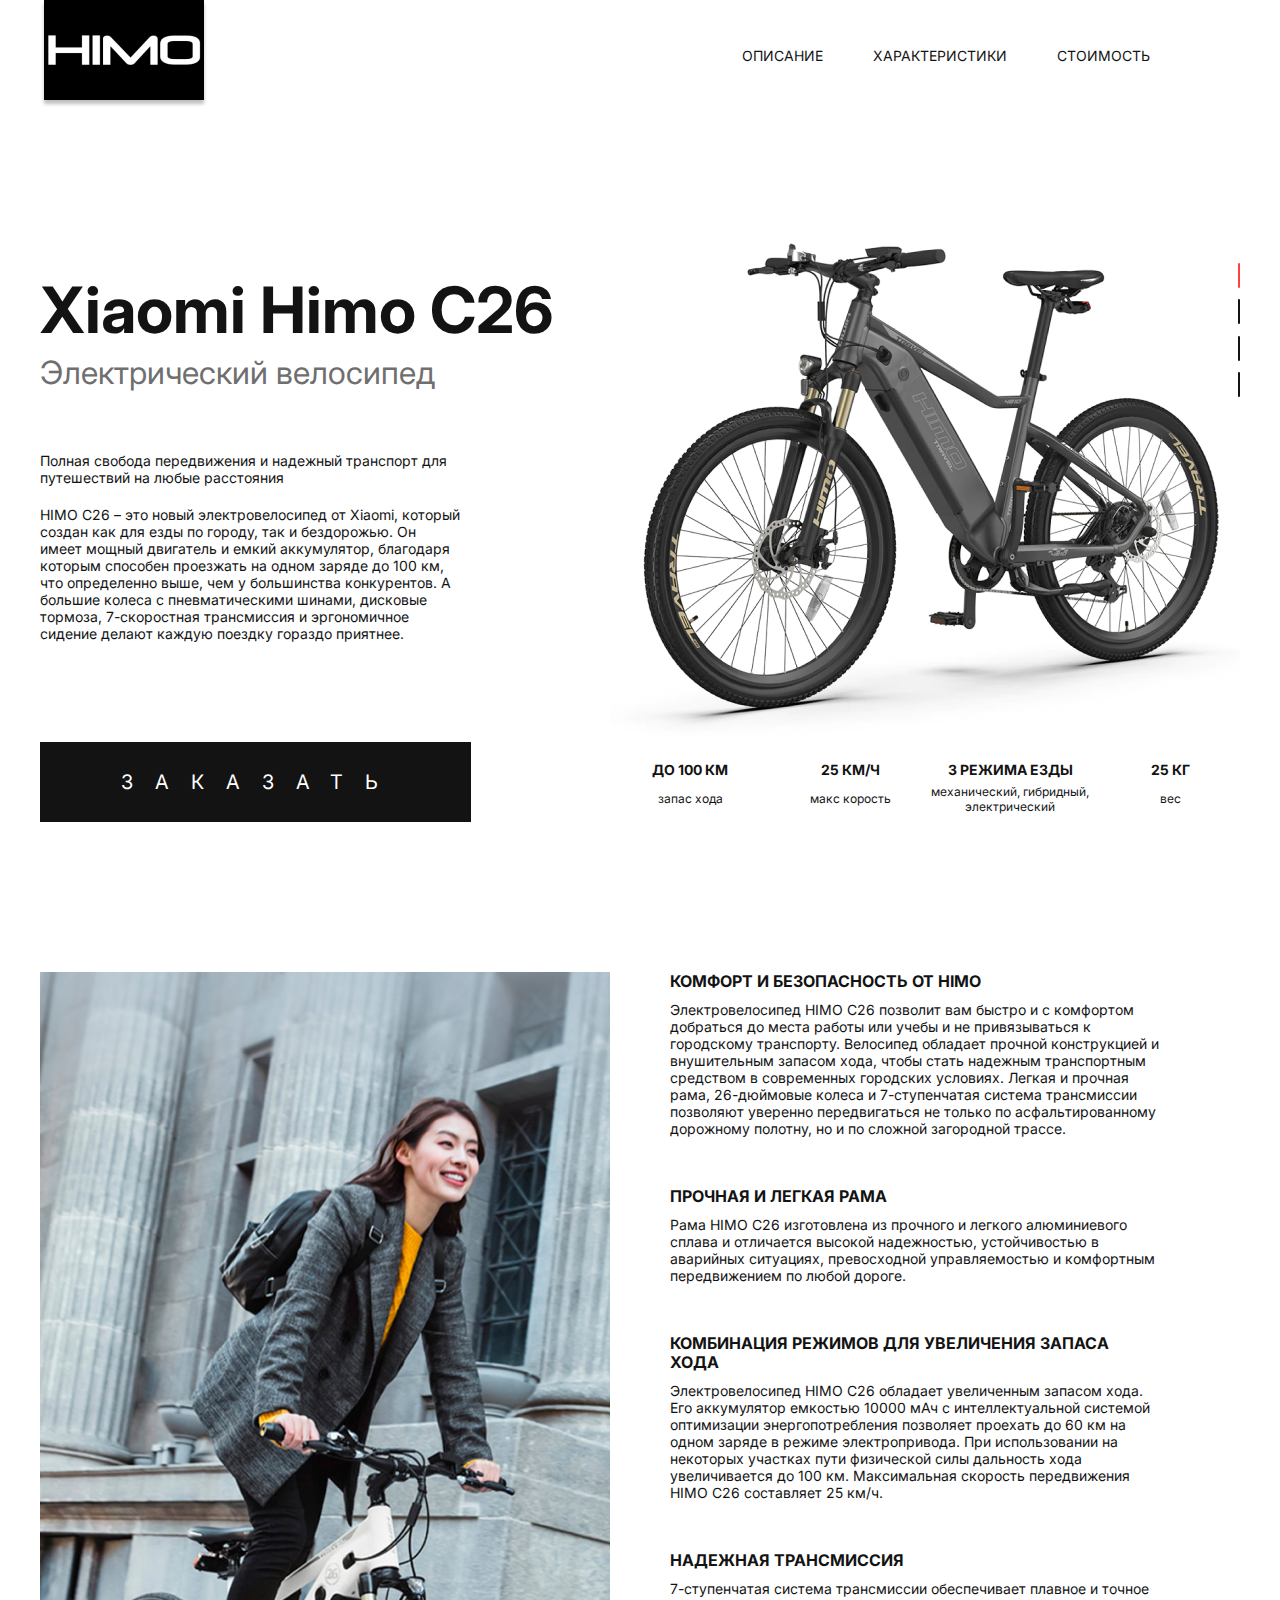
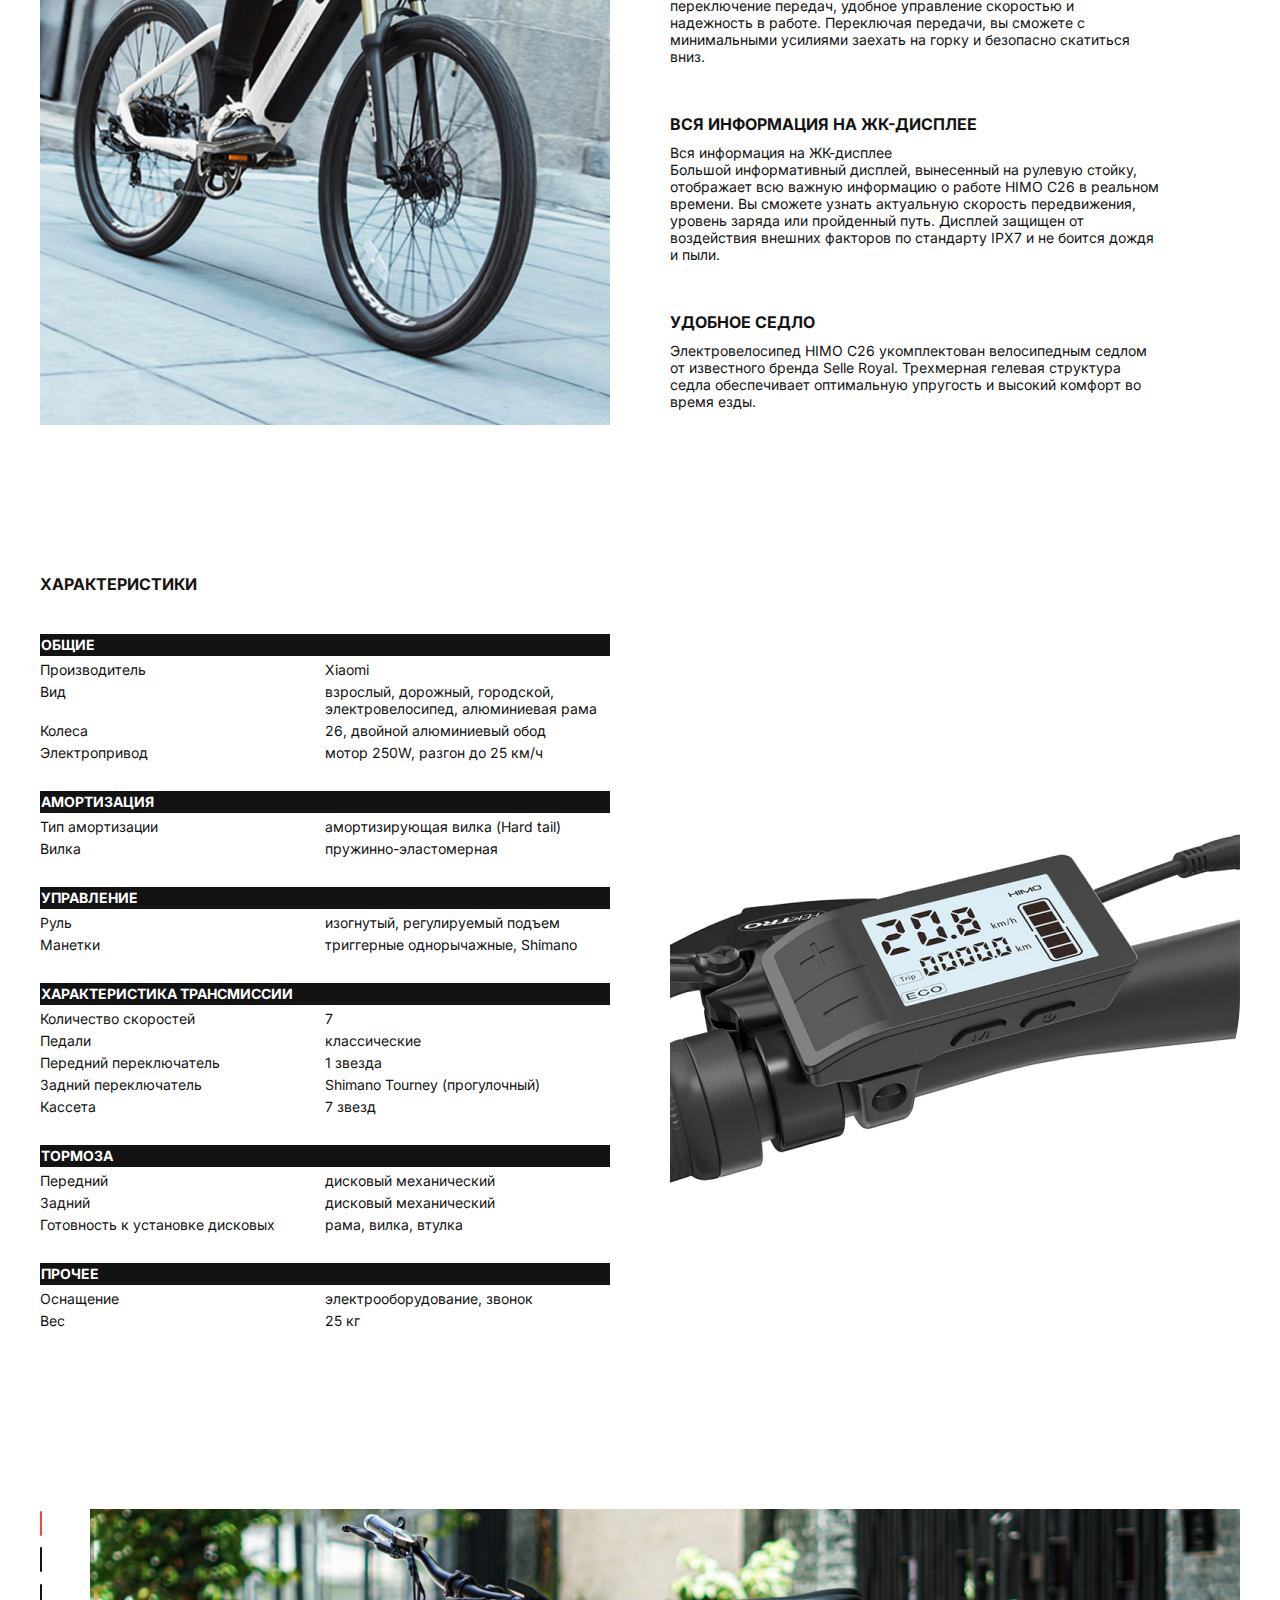
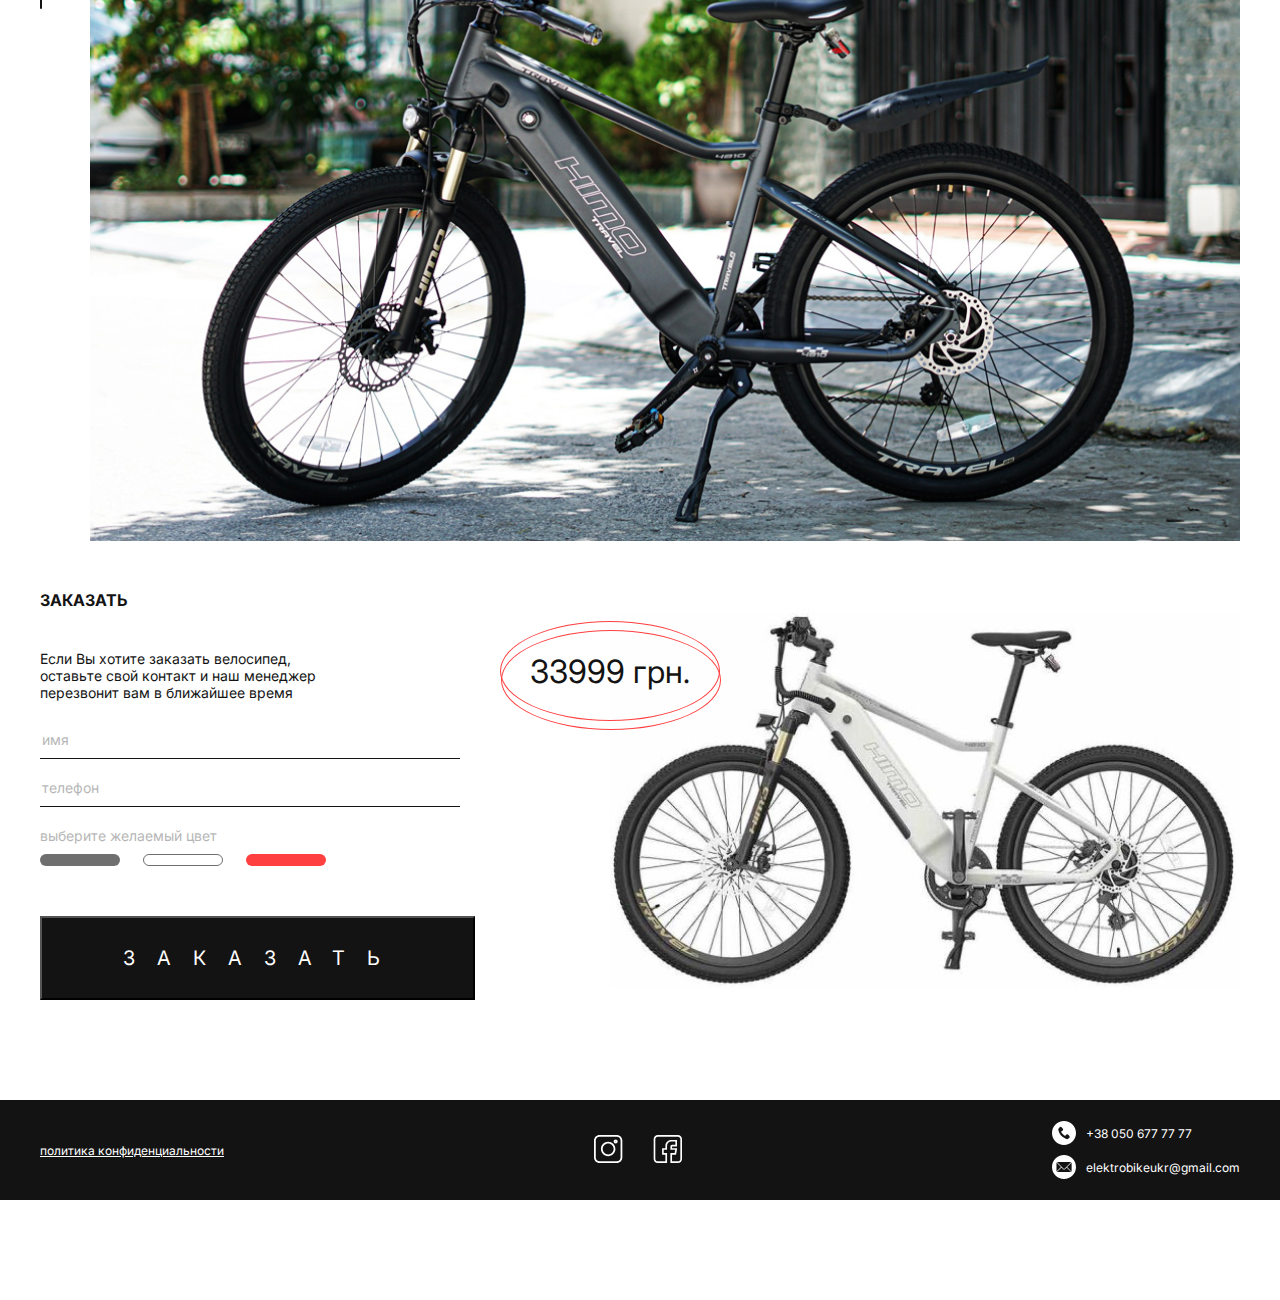
==== commit e0e1cc67: "add footer" ====
--- a/index.html
+++ b/index.html
@@ -407,6 +407,31 @@
             </div>
         </div>
     </section>
+    <footer class="footer">
+        <div class="container">
+            <div class="footer__inner">
+                <a class="footer__link" href="#">Политика конфиденциальности</a>
+                <div class="footer__social">
+                    <a class="footer__social-link" href="#">
+                        <img class="footer__social-img" src="images/instagram.svg" alt="">
+                    </a>
+                    <a class="footer__social-link" href="#">
+                        <img class="footer__social-img" src="images/facebook.svg" alt="">
+                    </a>
+                </div>
+                <div class="footer__contacts">
+                    <a class="footer__contacts-link" href="tel:+380506777777">
+                        <img src="images/tel.svg" alt="" class="footer__contacts-img">
+                        <span>+38 050 677 77 77</span> 
+                    </a>
+                    <a class="footer__contacts-link" href="mailto:elektrobikeukr@gmail.com">
+                        <img src="images/mail.svg" alt="" class="footer__contacts-img">
+                        <span>elektrobikeukr@gmail.com</span> 
+                    </a>
+                </div>
+            </div>
+        </div>
+    </footer>
    <script src="https://ajax.googleapis.com/ajax/libs/jquery/3.6.0/jquery.min.js"></script>
    <script src="js/slick.min.js"></script>
    <script src="js/main.js"></script>
--- a/css/style.css
+++ b/css/style.css
@@ -342,4 +342,39 @@
     letter-spacing: 1.1em;
     cursor: pointer;
 }
-
+.footer{
+    background-color: #131313;
+    color: #fff;
+    background-size: cover;
+}
+.footer__inner{
+    display: flex;
+    justify-content: space-between;
+    align-items: center;
+    height: 100px;
+}
+.footer__link{
+    font-size: 12px;
+    line-height: 15px;
+    left: 0;
+    text-transform: lowercase;
+    text-decoration: underline;
+}
+.footer__social-link + .footer__social-link{
+    margin-left: 26px;
+}
+.footer__contacts{
+    font-size: 12px;
+    line-height: 15px;
+    font-weight: 400;
+}
+.footer__contacts-link{
+    display: flex;
+    align-items: center;
+}
+.footer__contacts-link + .footer__contacts-link{
+    margin-top: 10px;
+}
+.footer__contacts-img{
+    margin-right: 10px;
+}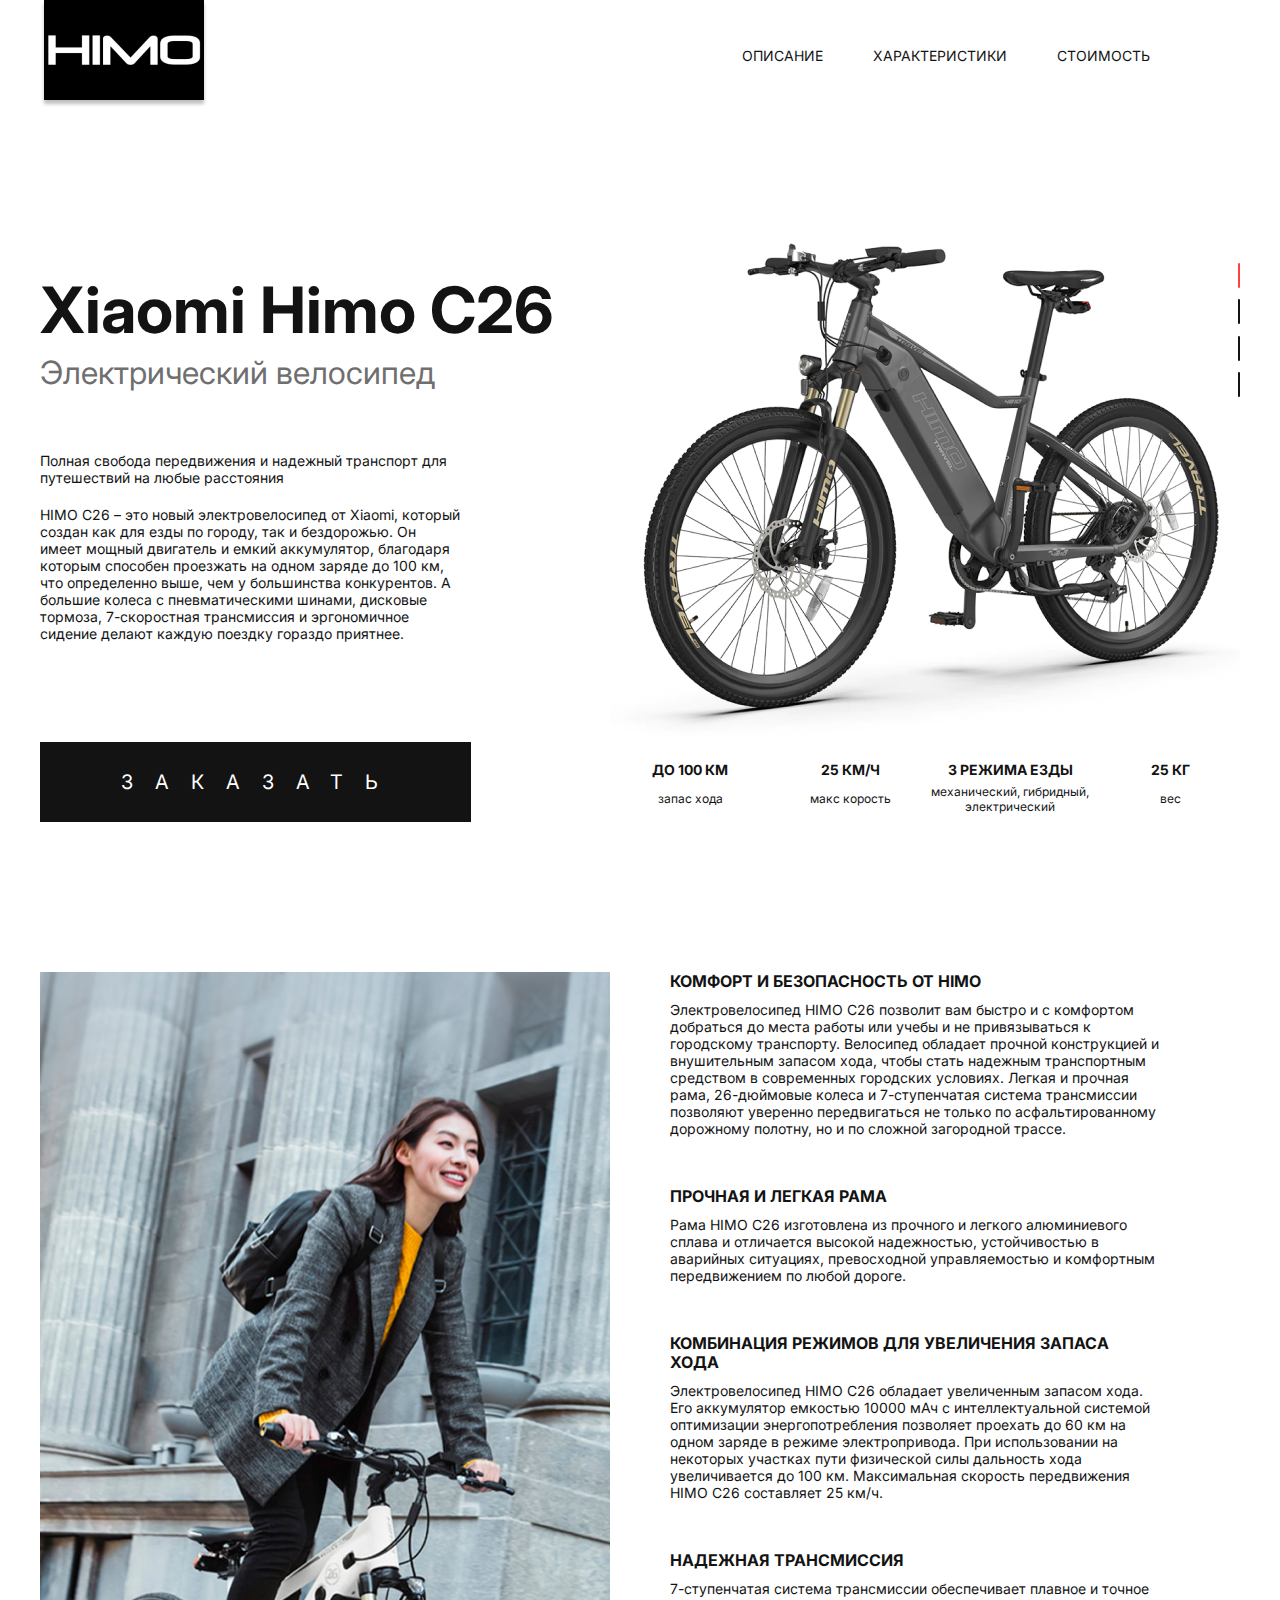
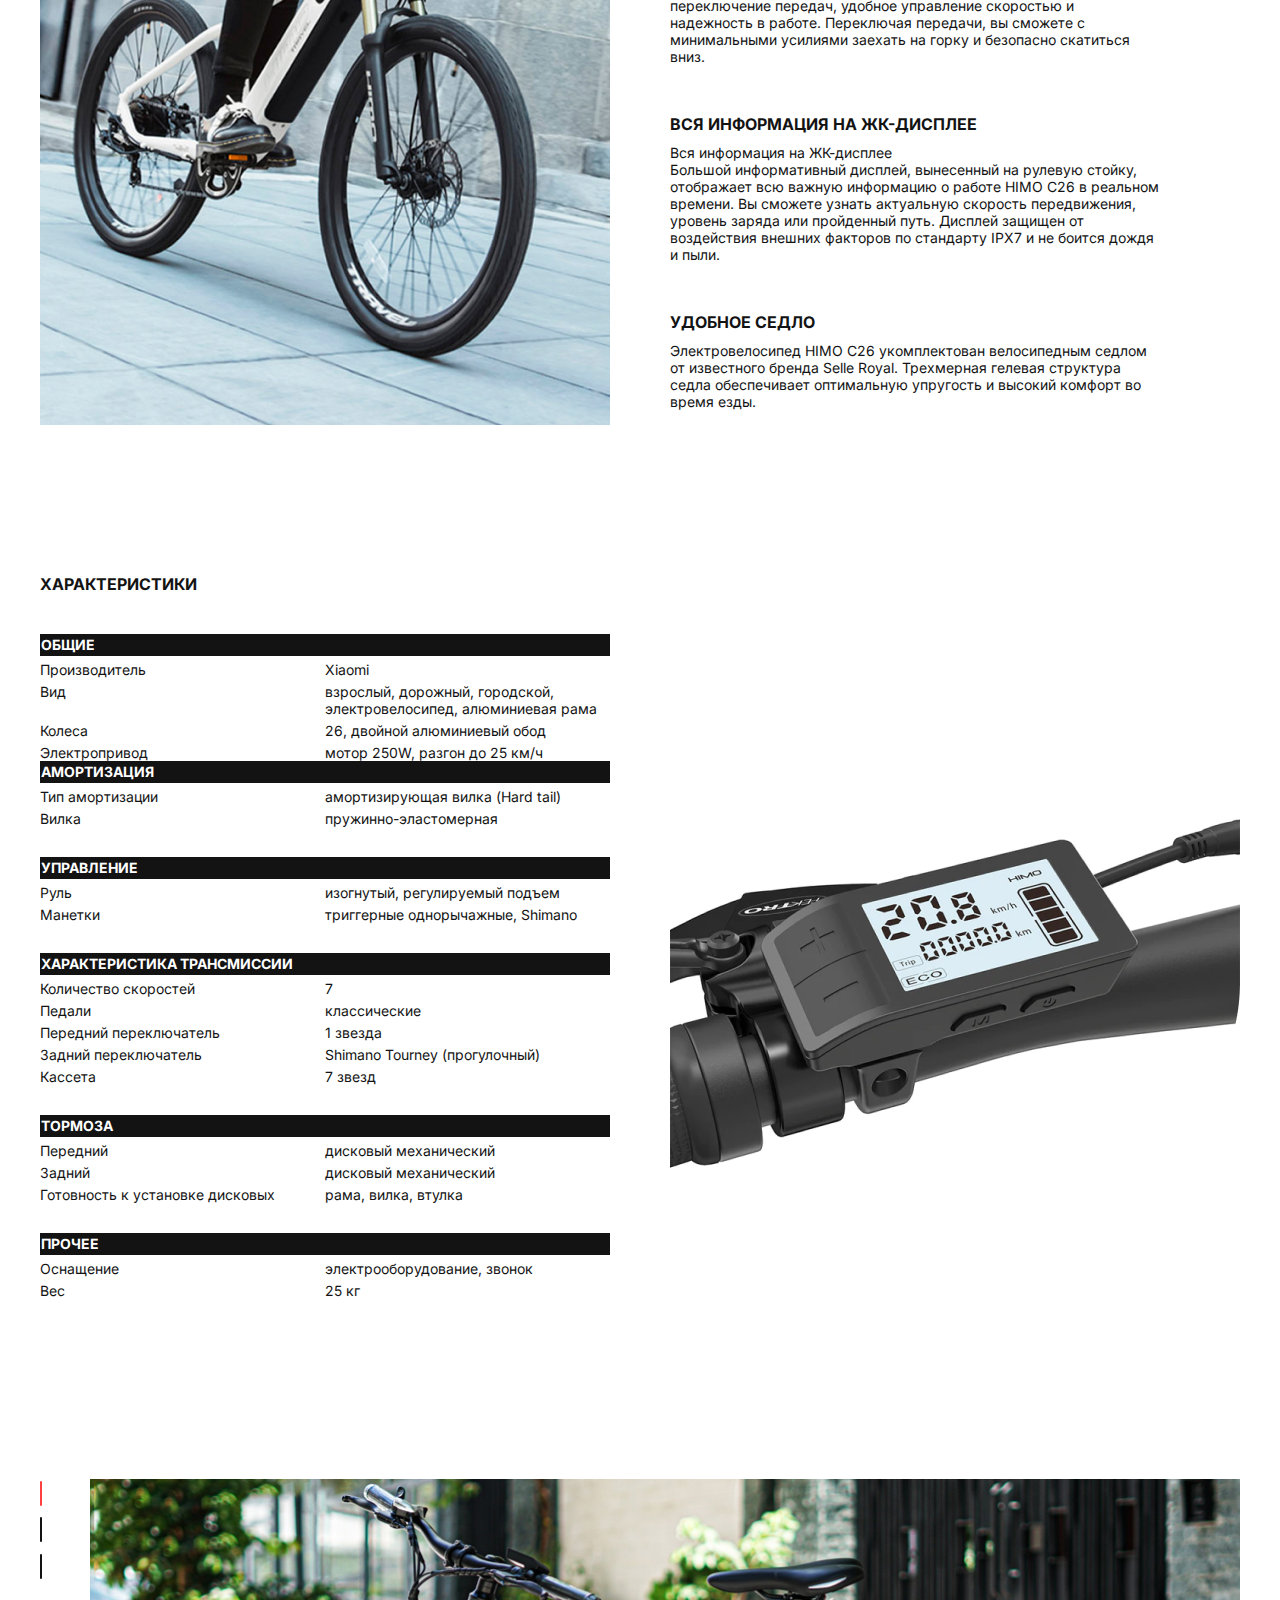
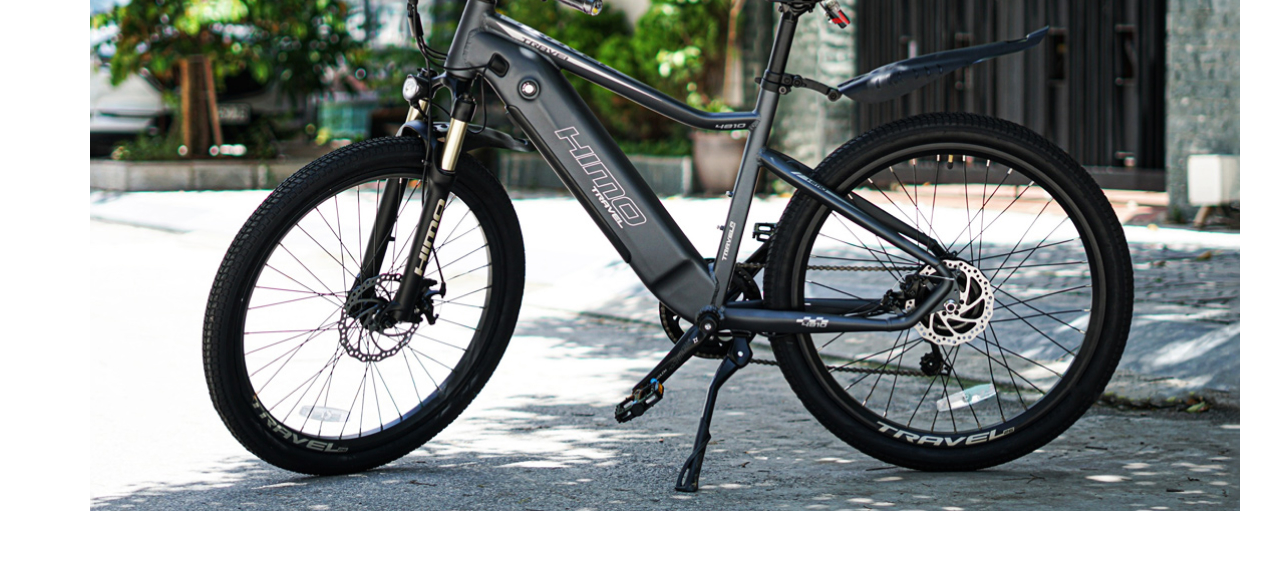
==== commit ab2e3921: "add the part of media adapt" ====
--- a/index.html
+++ b/index.html
@@ -11,6 +11,7 @@
     <link rel="stylesheet" type="text/css" href="css/slick.css"/>
     <link rel="stylesheet" type="text/css" href="css/jquery.formstyler.css"/>
     <link rel="stylesheet" type="text/css" href="css/style.css"/>
+    <link rel="stylesheet" href="css/media.css">
     
     <title>Xiaomi Himo C26</title>
 </head>
@@ -24,18 +25,19 @@
                 <nav class="menu">
                     <ul class="menu__list">
                         <li class="menu__item">
-                            <a class="menu__link" href="">Описание</a>
+                            <a class="menu__link" href="#info">Описание</a>
                         </li>
                         <li class="menu__item">
-                            <a class="menu__link" href="">Характеристики</a>
+                            <a class="menu__link" href="#characteristics">Характеристики</a>
                         </li>
                         <li class="menu__item">
-                            <a class="menu__link" href="">стоимость</a>
+                            <a class="menu__link" href="#price">стоимость</a>
                         </li>
                     </ul>
                 </nav>
         </div>
     </header>
+
 
     <section class="bike">
         <section div class="container">
@@ -49,7 +51,7 @@
                         одном заряде до 100 км, что определенно выше, чем у большинства конкурентов. А большие колеса с пневматическими 
                         шинами, дисковые тормоза, 7-скоростная трансмиссия и эргономичное сидение делают каждую поездку гораздо приятнее. </p>
                 
-                <a href="#" class="bike__link">ЗАКАЗАТЬ</a>
+                <a href="#price" class="bike__link">ЗАКАЗАТЬ</a>
             </div>
                 <div class="bike__column bike__column-slider">
                     <div class="bike__slider">
@@ -80,7 +82,7 @@
         </div>
     </section>
 
-    <section class="info">
+    <section class="info" id="info">
         <div class="container">
             <div class="info__inner">
                 <img class="info__img" src="images/girl-info.jpg" alt="">
@@ -156,7 +158,7 @@
         </div>
     </section>
 
-    <section class="characteristics">
+    <section class="characteristics" id="characteristics">
         <div class="container">
             <h4 class="characteristics__top-title">
                 ХАрактеристики
@@ -360,7 +362,8 @@
             </div>
         </div>
     </div>
-    <section class="price">
+    <!--
+    <section class="price" id="price">
         <div class="container">
             <div class="price__inner">
                 <form class="form">
@@ -431,7 +434,7 @@
                 </div>
             </div>
         </div>
-    </footer>
+    </footer>-->
    <script src="https://ajax.googleapis.com/ajax/libs/jquery/3.6.0/jquery.min.js"></script>
    <script src="js/slick.min.js"></script>
    <script src="js/main.js"></script>
--- a/css/style.css
+++ b/css/style.css
@@ -3,6 +3,9 @@
 *::before{
     box-sizing: border-box;
 }
+html{
+    scroll-behavior: smooth;
+}
 ul{
     margin: 0;
     list-style: none;
@@ -54,7 +57,7 @@
     color: #fff;
 }
 .bike{
-    padding: 100px 0px;
+    padding: 100px 0px 0px;
 }
 .bike__inner{
     display: flex;
@@ -97,11 +100,12 @@
     text-transform: uppercase;
     letter-spacing: 1.1em;
     cursor: pointer;
+    border: none;
+    transition: all .3s;
 }
 .bike__link:hover,
 .form__btn:hover{
     background-color: #ff4040;
-    border: none;
 }
 .bike__list{
     display: flex;
@@ -150,7 +154,8 @@
     transition: 0.3s;
 }
 .info{
-    margin: 150px 0;
+    padding-top: 150px;
+    margin-bottom: 50px;
 }
 .info__inner{
     display: flex;
@@ -178,6 +183,7 @@
     min-width: 450px;
 }
 .characteristics{
+    padding-top: 100px;
     margin-bottom: 150px;
 }
 .characteristics__top-title{
@@ -197,7 +203,7 @@
     flex-basis: 570px;
     margin-right: 60px;
 }
-.characteristics__list{
+.characteristics__list + .characteristics__list{
     margin-bottom: 30px;
 }
 .characteristics__title{
@@ -341,6 +347,8 @@
     text-transform: uppercase;
     letter-spacing: 1.1em;
     cursor: pointer;
+    transition: all .3s;
+    border: none;
 }
 .footer{
     background-color: #131313;
--- a/css/media.css
+++ b/css/media.css
@@ -0,0 +1,124 @@
+@media (max-width: 1110px){
+    .bike__inner{
+        flex-wrap: wrap;
+    }
+    .bike__column{
+        flex-basis: auto;
+        margin-bottom: 30px;
+    }
+    .bike__text{
+        max-width: 100%;
+    }
+    .bike{
+        padding: 0;
+    }
+    .bike__link{
+        margin-top: 30px;    
+    }
+    .bike__column-slider{
+        max-width: 100%;
+        margin-left: 0;
+    }
+    .info__img{
+        display: none;
+    }
+    .info__list{
+        max-width: 100%;
+    }
+    .info__item-text{
+        max-width: 100%;
+    }
+    .info{
+        padding-top: 50px;
+    }
+    .info__item + .info__item{
+        padding-top: 30px;
+    }
+    .characteristics{
+        padding-top: 30px;
+    }
+    .characteristics__inner{
+        flex-wrap: wrap;
+    }
+    .characteristics__img{
+        order: -1;
+        width: 100%;
+        margin-bottom: 30px;
+    }
+    .characteristics__items{
+        flex-basis: 100%;
+        margin-right: 0;
+    }
+    .characteristics__name{
+        flex-basis: 50%;
+    }
+    .characteristics__descr{
+        flex-basis: 50%;
+    }
+}
+
+@media (max-width: 991px){
+    .menu{
+        margin-right: 0;
+    }
+}
+@media (max-width: 670px){
+    .bike__title{
+        font-size: 44px;
+        line-height: 57px;
+        margin: 30px 0 5px;
+    }
+    .bike__subtitle{
+        margin: 0 0 30px;
+        font-size: 22px;
+        line-height: 29px;
+    }
+    .bike__list{
+        flex-wrap: wrap;
+    }
+    .bike__list-item{
+        flex-basis: 50%;
+        margin-bottom: 15px;
+    }
+}
+@media (max-width: 640px){
+    .header__inner{
+        display: block;
+        text-align: center;
+    }
+    .menu{
+        margin-top: 50px;
+    }
+    .menu__list{
+        justify-content: space-evenly;
+    }
+    .menu__item + .menu__item{
+        padding-left: 0;
+    }
+    .menu__link{
+        padding: 25px;
+    }
+}
+
+@media (max-width: 460px){
+    .menu__list{
+        justify-content: space-between;
+    }
+    .menu__link{
+        padding: 25px 5px;
+    }
+    .bike__link{
+       padding: 15px;
+       letter-spacing: 0.9em; 
+    }
+}
+
+@media (max-width: 350px){
+    .menu__link{
+        padding: 25px 5px;
+        font-size: 12px;
+    }
+    .menu{
+        margin-top: 30px;
+    }
+}
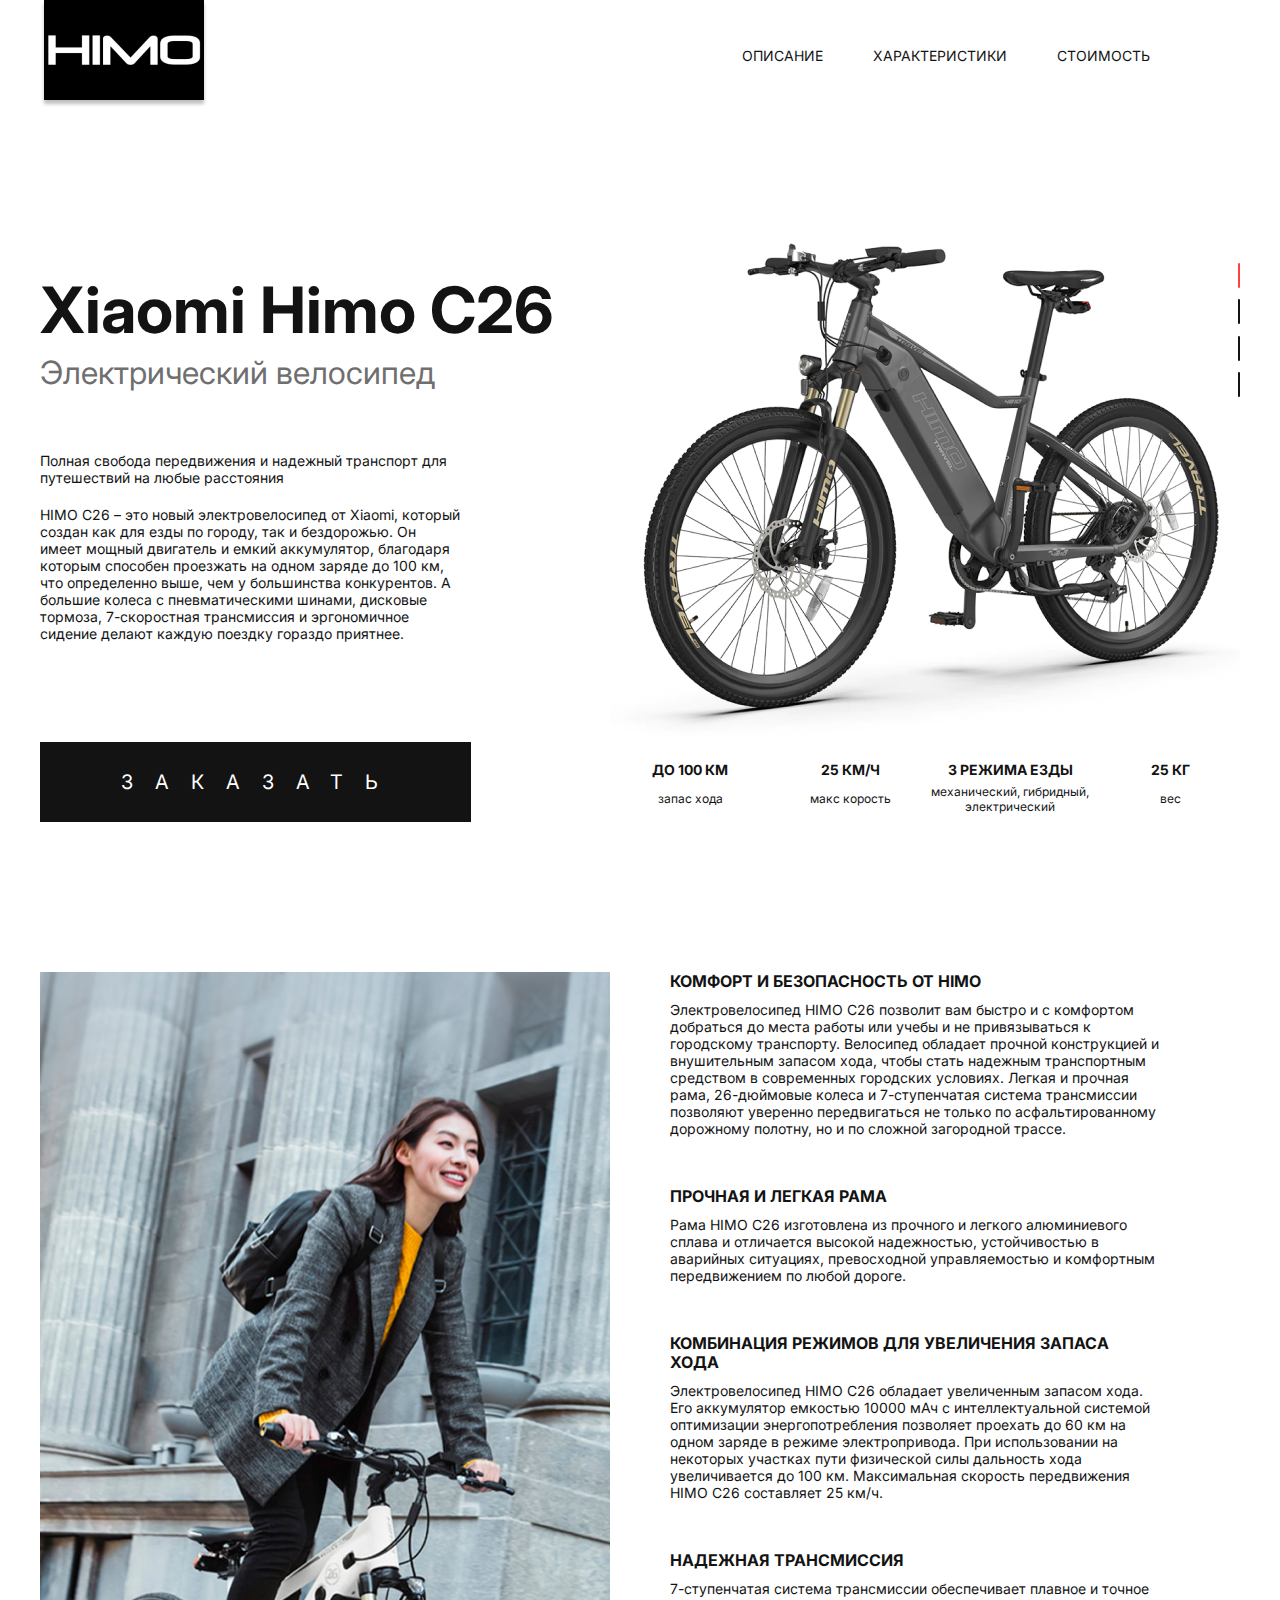
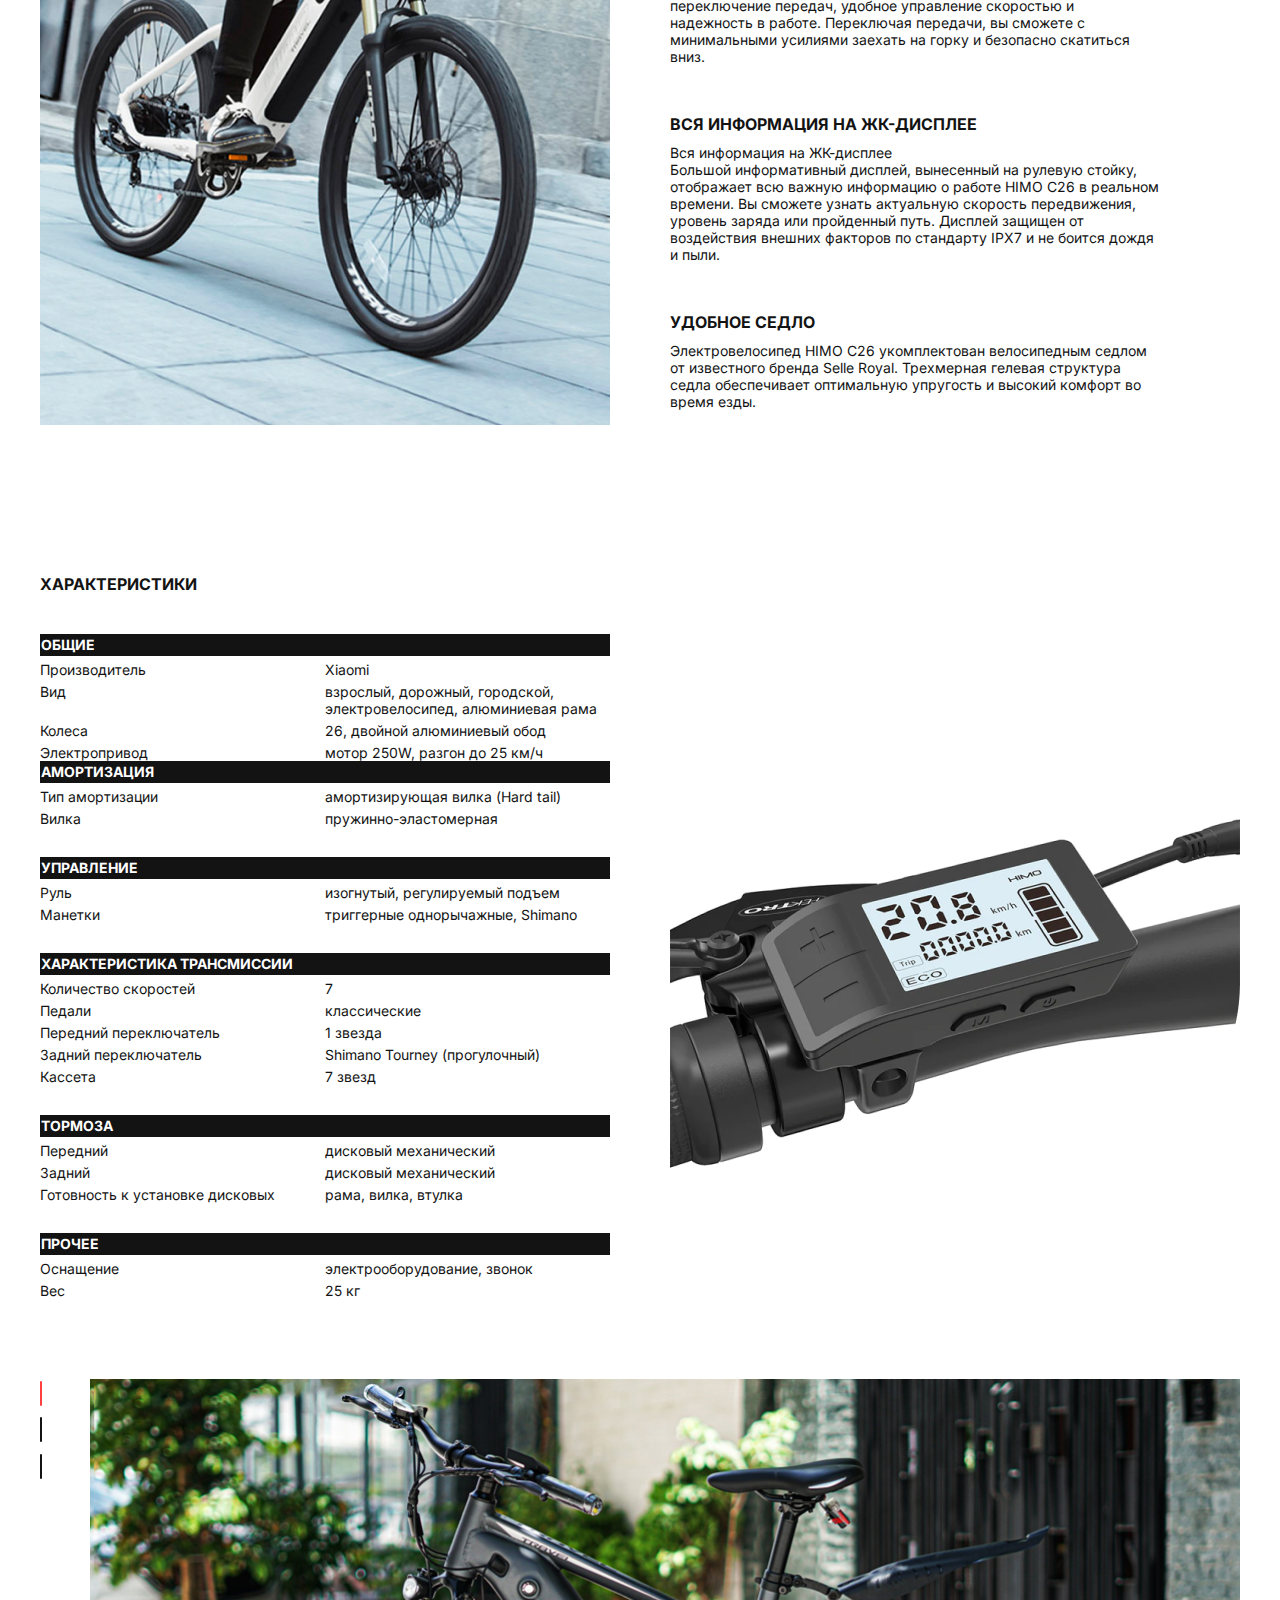
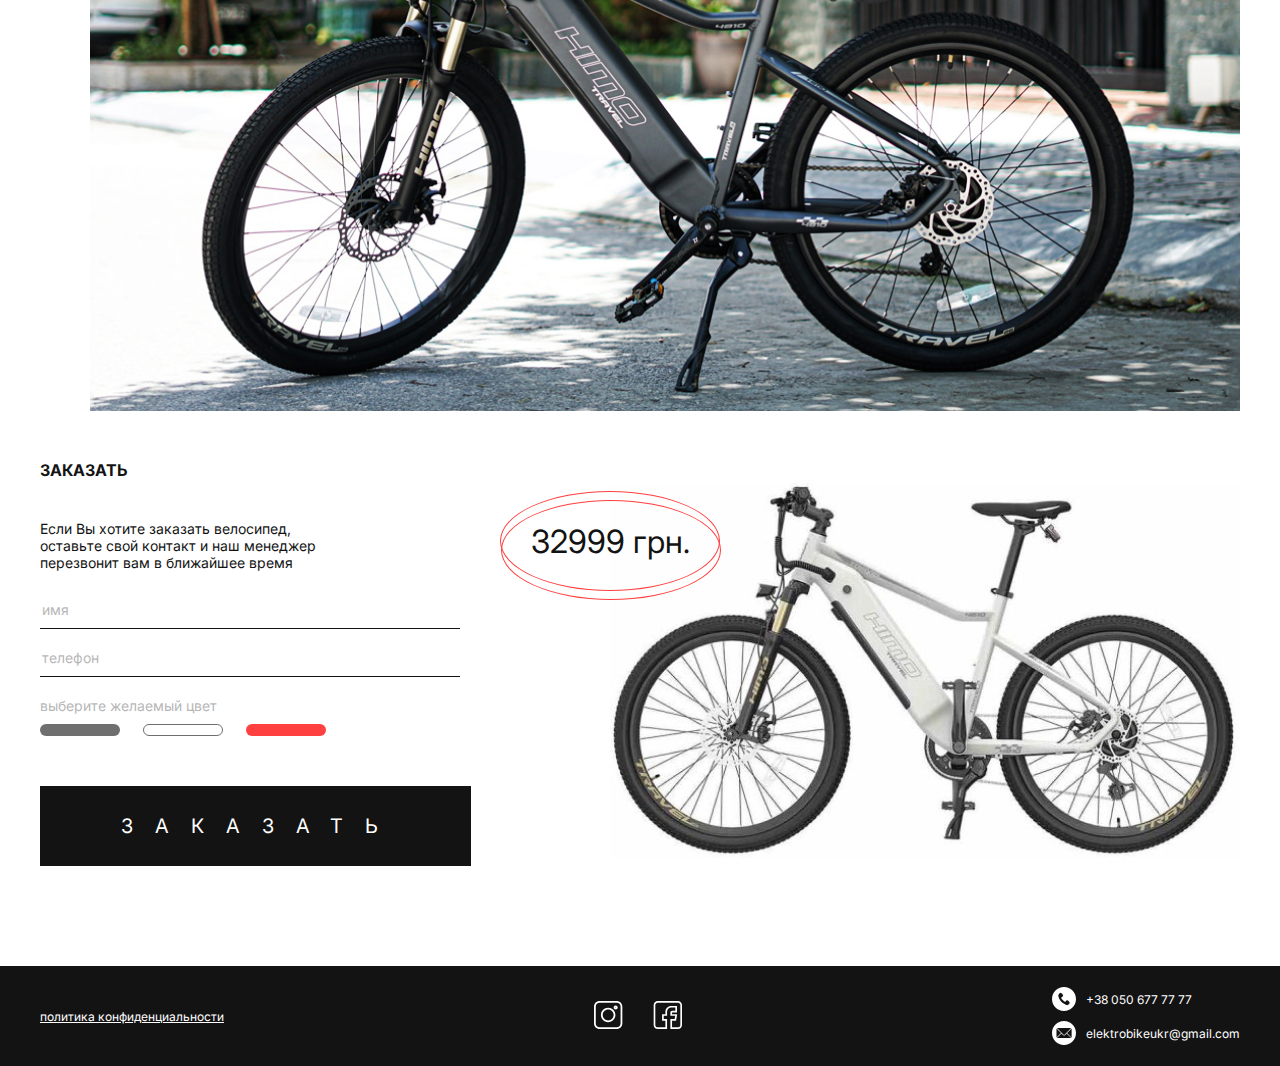
==== commit c3c4a5e5: "add adapt anf finish" ====
--- a/index.html
+++ b/index.html
@@ -362,7 +362,7 @@
             </div>
         </div>
     </div>
-    <!--
+
     <section class="price" id="price">
         <div class="container">
             <div class="price__inner">
@@ -392,7 +392,7 @@
                             <input class="form__input-radio" type="radio" name="radio" checked>
                             <div class="form__bike">
                                 <img class="form__bike-img" src="images/bike-white.jpg" alt="">
-                                <div class="form__bike-price"><span>33999 грн.</span></div>
+                                <div class="form__bike-price"><span>32999 грн.</span></div>
                             </div>
                             <div class="form__radio-style  form__radio-style--white"></div>
                         </label>
@@ -410,6 +410,7 @@
             </div>
         </div>
     </section>
+  
     <footer class="footer">
         <div class="container">
             <div class="footer__inner">
@@ -434,7 +435,7 @@
                 </div>
             </div>
         </div>
-    </footer>-->
+    </footer>
    <script src="https://ajax.googleapis.com/ajax/libs/jquery/3.6.0/jquery.min.js"></script>
    <script src="js/slick.min.js"></script>
    <script src="js/main.js"></script>
--- a/css/style.css
+++ b/css/style.css
@@ -184,7 +184,7 @@
 }
 .characteristics{
     padding-top: 100px;
-    margin-bottom: 150px;
+    margin-bottom: 50px;
 }
 .characteristics__top-title{
     margin: 0 0 40px; 
--- a/css/media.css
+++ b/css/media.css
@@ -55,12 +55,61 @@
     .characteristics__descr{
         flex-basis: 50%;
     }
+    .slider__img{
+        object-fit: cover;
+        height: 400px;
+    }
+    .form__bike-img{
+        width: 500px;
+    }
+    .form__bike{
+        top: 45px;
+    }
+    .footer__inner{
+        display: block;
+        height: auto;
+        padding: 15px 0;
+        text-align: center;
+    }
+    .footer__social{
+        padding: 15px 0;
+    }
+    .footer__contacts{
+        display: flex;
+        flex-direction: column;
+        align-items: center;
+    }
 }
 
 @media (max-width: 991px){
     .menu{
         margin-right: 0;
     }
+    .form__label-box{
+        margin-bottom: 300px;
+    }
+    .form__bike{
+        top: auto;
+        bottom: 85px;
+        left: 0;
+        right: auto;
+    }
+    .form__bike-img{
+        width: 430px;
+    }
+    .form__bike-price{
+        font-size: 25px;
+        top: -41px;
+        left: 380px;
+        width: 160px;
+        height: 75px;
+    }
+    .form__bike-price::after{
+        top: 6px;
+        width: 160px;
+        height: 75px;
+    }
+    
 }
 @media (max-width: 670px){
     .bike__title{
@@ -80,6 +129,7 @@
         flex-basis: 50%;
         margin-bottom: 15px;
     }
+   
 }
 @media (max-width: 640px){
     .header__inner{
@@ -98,6 +148,15 @@
     .menu__link{
         padding: 25px;
     }
+    .slider__img{
+        object-fit: cover;
+        height: 250px;
+    }
+    .slider__item{
+        padding-left: 10px;
+    }
+  
+    
 }
 
 @media (max-width: 460px){
@@ -108,8 +167,30 @@
         padding: 25px 5px;
     }
     .bike__link{
-       padding: 15px;
-       letter-spacing: 0.9em; 
+        padding: 15px;
+        letter-spacing: 0.9em; 
+    }
+    .info__item-text{
+        min-width: 300px;
+    }
+    .slider{
+        display: none;
+    }
+    .form__bike-price{
+        top: -60px;
+        left: 155px;
+        height: 60px;
+    }
+    .form__bike-price::after{
+        height: 60px;
+        top: 5px;
+    }
+    .form__btn{
+        padding: 15px;
+        letter-spacing: 0.9em;
+    }
+    .form__bike-img{
+        width: 300px;
     }
 }
 
@@ -121,4 +202,7 @@
     .menu{
         margin-top: 30px;
     }
-}
+    .form__bike-img{
+        width: 280px;
+    }
+}
